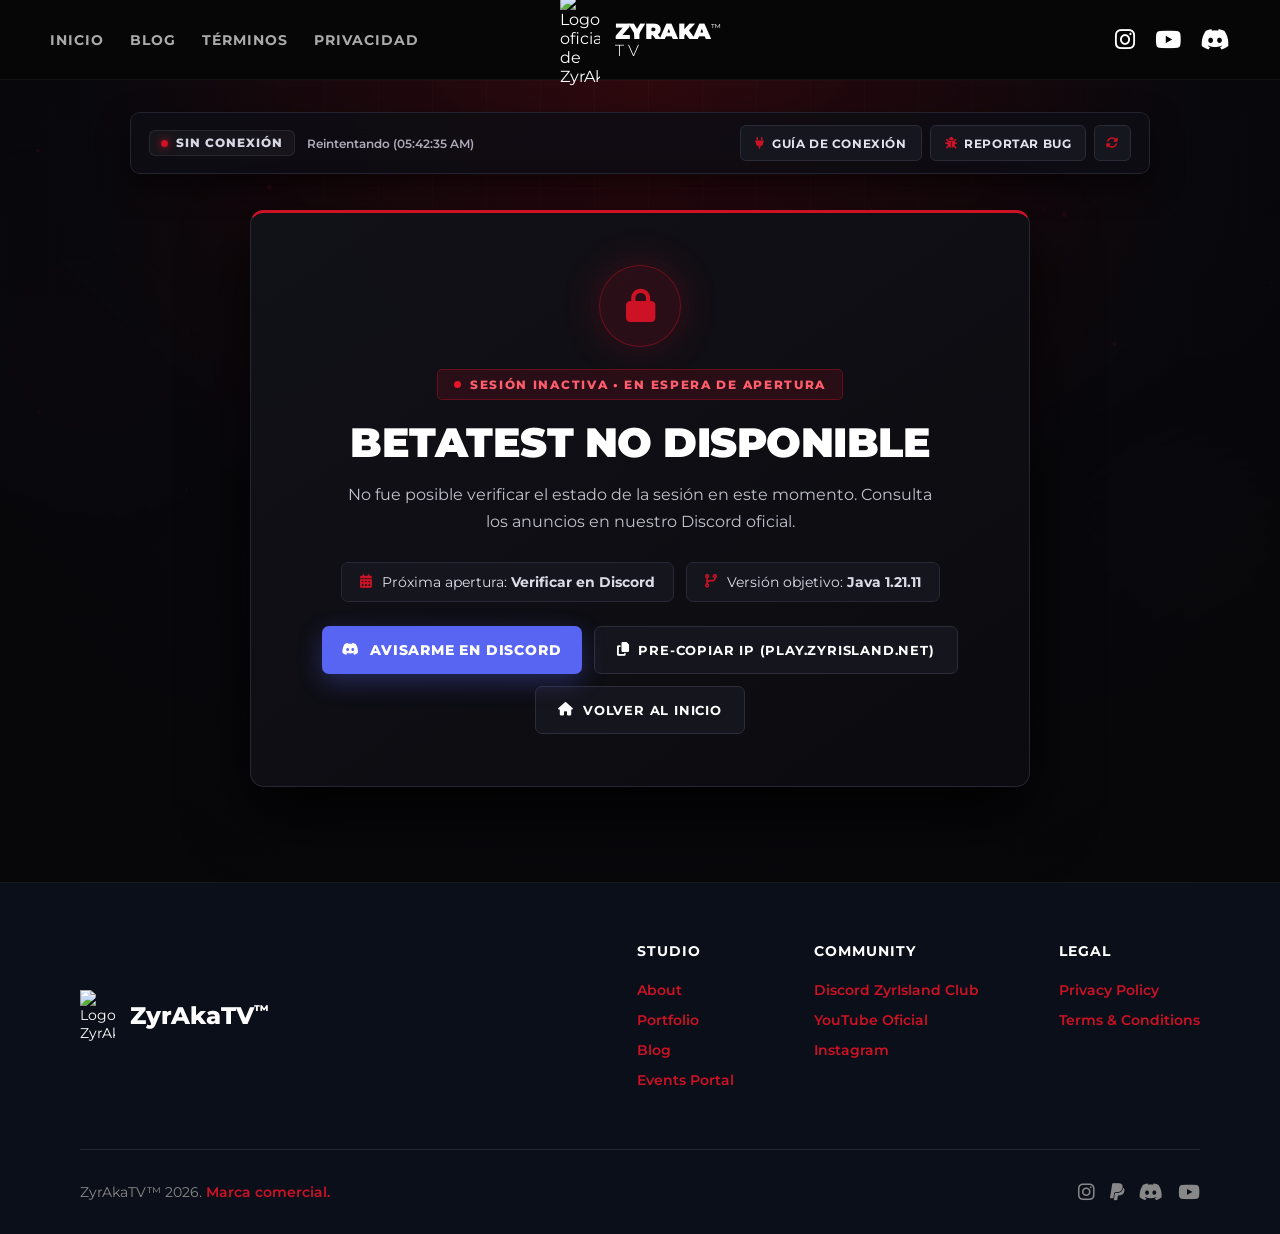
==== betatest/index.html @ 7e054890 "Update index.html" ====
<!DOCTYPE html>
<html lang="es">
<head>
    <meta charset="UTF-8">
    <meta name="viewport" content="width=device-width, initial-scale=1.0, viewport-fit=cover">
    <title>BetaTest Official | ZyrAkaTV™</title>
    <meta name="description" content="Estado en vivo, dirección IP, versión de Minecraft y cupos disponibles para los BetaTests públicos de ZyrIsland.">
    <meta name="robots" content="index, follow">
    <link rel="canonical" href="https://zyrisland.net/betatest/">
    <meta name="theme-color" content="#cc1224">

    <meta property="og:type" content="website">
    <meta property="og:site_name" content="ZyrAkaTV™ | Betatest">
    <meta property="og:title" content="BetaTest Oficial — ZyrIsland (JAVA ONLY | 1.21.11)">
    <meta property="og:description" content="Copia la IP oficial, revisa la versión requerida y mira los cupos disponibles en tiempo real.">
    <meta property="og:url" content="https://zyrisland.net/betatest/">
    <meta property="og:image" content="https://app.zyrisland.net/assets/icons/zyrakatv-ico.png">
    <meta property="og:image:width" content="1200">
    <meta property="og:image:height" content="630">

    <meta name="twitter:card" content="summary">
    <meta name="twitter:title" content="BetaTest Official — ZyrIsland">
    <meta name="twitter:description" content="Estado en vivo, IP de conexión, versión de Minecraft y cupos para las pruebas públicas de ZyrIsland.">
    <meta name="twitter:image" content="https://app.zyrisland.net/assets/icons/zyrakatv-ico.png">

    <link rel="icon" type="image/png" href="../favicon/favicon-96x96.png" sizes="96x96" />
    <link rel="icon" type="image/svg+xml" href="../favicon/favicon.svg" />
    <link rel="shortcut icon" href="../favicon/favicon.ico" />
    <link rel="apple-touch-icon" sizes="180x180" href="../favicon/apple-touch-icon.png" />
    <meta name="apple-mobile-web-app-title" content="ZyrAkaTV" />
    <link rel="manifest" href="../favicon/site.webmanifest" />

    <link rel="preconnect" href="https://fonts.googleapis.com">
    <link rel="preconnect" href="https://fonts.gstatic.com" crossorigin>
    <link href="https://fonts.googleapis.com/css2?family=Montserrat:wght@300;400;600;700;800;900&display=swap" rel="stylesheet">
    <link rel="stylesheet" href="https://cdnjs.cloudflare.com/ajax/libs/font-awesome/6.4.0/css/all.min.css">

    <style>
        :root {
            --bg-dark: #070709;
            --surface-card: #101016;
            --surface-inner: #15151d;
            --border-subtle: #22222c;
            --text-main: #ffffff;
            --text-muted: #abaab6;
            --accent-red: #cc1224;
            --accent-red-hover: #e61529;
            --accent-green: #10b981;
            --accent-green-glow: rgba(16, 185, 129, 0.25);
        }

        * {
            box-sizing: border-box;
            -webkit-tap-highlight-color: transparent;
        }

        html {
            scroll-behavior: smooth;
            -webkit-text-size-adjust: 100%;
        }

        body {
            margin: 0;
            padding: 0;
            background-color: var(--bg-dark);
            color: var(--text-main);
            font-family: 'Montserrat', sans-serif;
            overflow-x: hidden;
            min-height: 100vh;
            display: flex;
            flex-direction: column;
            justify-content: space-between;
        }

        .highlight {
            color: var(--accent-red);
        }

        @keyframes heroKenBurns {
            0% { transform: scale(1) translate3d(0, 0, 0); }
            50% { transform: scale(1.06) translate3d(-1%, -1%, 0); }
            100% { transform: scale(1) translate3d(0, 0, 0); }
        }

        @keyframes gridDrift {
            0% { background-position: 0 0, 0 0; }
            100% { background-position: 54px 54px, 54px 54px; }
        }

        @keyframes stageFadeIn {
            0% {
                opacity: 0;
                transform: translateY(18px) scale(0.99);
            }
            100% {
                opacity: 1;
                transform: translateY(0) scale(1);
            }
        }

        @keyframes pulseGreen {
            0% {
                transform: scale(0.95);
                box-shadow: 0 0 0 0 rgba(16, 185, 129, 0.75);
            }
            70% {
                transform: scale(1);
                box-shadow: 0 0 0 8px rgba(16, 185, 129, 0);
            }
            100% {
                transform: scale(0.95);
                box-shadow: 0 0 0 0 rgba(16, 185, 129, 0);
            }
        }

        @keyframes pulseRed {
            0% {
                transform: scale(0.95);
                box-shadow: 0 0 0 0 rgba(230, 21, 41, 0.75);
            }
            70% {
                transform: scale(1);
                box-shadow: 0 0 0 8px rgba(230, 21, 41, 0);
            }
            100% {
                transform: scale(0.95);
                box-shadow: 0 0 0 0 rgba(230, 21, 41, 0);
            }
        }

        @keyframes orbFloat {
            0%, 100% { transform: translate3d(0, 0, 0) scale(1); }
            50% { transform: translate3d(20px, -24px, 0) scale(1.06); }
        }

        @keyframes spin {
            to { transform: rotate(360deg); }
        }

        .scroll-progress-bar {
            position: fixed;
            top: 80px;
            left: 0;
            height: 3px;
            width: 0%;
            background: linear-gradient(90deg, #8f0b18, var(--accent-red), #ff4d5e);
            box-shadow: 0 0 12px rgba(230, 21, 41, 0.85);
            z-index: 1001;
            transition: width 0.08s linear;
            pointer-events: none;
        }

        .spotlight-surface {
            position: relative;
            overflow: hidden;
        }

        .spotlight-surface::before {
            content: "";
            position: absolute;
            inset: 0;
            background: radial-gradient(
                420px circle at var(--mouse-x, -500px) var(--mouse-y, -500px),
                rgba(204, 18, 36, 0.14),
                transparent 60%
            );
            opacity: 0;
            transition: opacity 0.35s ease;
            pointer-events: none;
            z-index: 1;
        }

        .spotlight-surface:hover::before {
            opacity: 1;
        }

        .btn-glow-sweep {
            position: relative;
            overflow: hidden;
        }

        .btn-glow-sweep::after {
            content: "";
            position: absolute;
            top: -50%;
            left: -75%;
            width: 50%;
            height: 200%;
            background: linear-gradient(
                120deg,
                transparent,
                rgba(255, 255, 255, 0.28),
                transparent
            );
            transform: rotate(22deg);
            transition: left 0.65s cubic-bezier(0.16, 1, 0.3, 1);
            pointer-events: none;
        }

        .btn-glow-sweep:hover::after {
            left: 135%;
        }

        .navbar {
            position: fixed;
            top: 0;
            width: 100%;
            height: 80px;
            background-color: rgba(7, 7, 7, 0.9);
            backdrop-filter: blur(12px);
            -webkit-backdrop-filter: blur(12px);
            display: flex;
            justify-content: space-between;
            align-items: center;
            padding: 0 50px;
            z-index: 1000;
            border-bottom: 1px solid rgba(255, 255, 255, 0.05);
        }

        .nav-left, .nav-center, .nav-right {
            flex: 1;
            display: flex;
            align-items: center;
        }

        .nav-left { justify-content: flex-start; gap: 26px; }
        .nav-center { justify-content: center; gap: 15px; text-decoration: none; color: #fff; }
        .nav-right { justify-content: flex-end; gap: 20px; }

        .nav-link {
            color: #aaa;
            text-decoration: none;
            font-weight: 700;
            font-size: 0.86rem;
            text-transform: uppercase;
            letter-spacing: 1px;
            transition: color 0.3s;
        }

        .nav-link:hover, .nav-link.active {
            color: #ffffff;
        }

        .brand-logo { width: 40px; height: auto; }
        .brand-text { display: flex; flex-direction: column; line-height: 1; }
        .brand-title { font-weight: 900; font-size: 1.4rem; letter-spacing: -0.5px; }
        .trademark { font-size: 0.6rem; font-weight: 400; }
        .brand-subtitle { font-weight: 300; font-size: 1rem; letter-spacing: 4px; color: #ffffff; }

        .social-icon {
            color: #fff;
            font-size: 1.45rem;
            text-decoration: none;
            transition: color 0.3s, transform 0.3s;
        }

        .social-icon:hover {
            color: var(--accent-red);
            transform: translateY(-3px);
        }

        .nav-toggle {
            display: none;
            width: 44px;
            height: 44px;
            border-radius: 8px;
            background: rgba(20, 20, 28, 0.85);
            border: 1px solid #262632;
            cursor: pointer;
            flex-direction: column;
            align-items: center;
            justify-content: center;
            gap: 5px;
            padding: 0;
            z-index: 1003;
            transition: border-color 0.25s, background-color 0.25s;
        }

        .nav-toggle:hover,
        .nav-toggle.is-open {
            border-color: var(--accent-red);
            background-color: rgba(204, 18, 36, 0.16);
        }

        .hamburger-line {
            width: 20px;
            height: 2px;
            background-color: #ffffff;
            border-radius: 2px;
            transition: transform 0.3s cubic-bezier(0.16, 1, 0.3, 1), opacity 0.25s ease;
        }

        .nav-toggle.is-open .hamburger-line:nth-child(1) {
            transform: translateY(7px) rotate(45deg);
        }

        .nav-toggle.is-open .hamburger-line:nth-child(2) {
            opacity: 0;
        }

        .nav-toggle.is-open .hamburger-line:nth-child(3) {
            transform: translateY(-7px) rotate(-45deg);
        }

        .mobile-nav-backdrop,
        .mobile-nav-drawer {
            display: none;
        }

        .betatest-stage {
            position: relative;
            flex: 1;
            margin-top: 80px;
            padding: 32px 24px 95px 24px;
            background-color: #070709;
            overflow: hidden;
        }

        .stage-bg-media {
            position: absolute;
            inset: -2%;
            background-image:
                url('https://app.zyrisland.net/assets/backgrounds/render_002.png'),
                url('https://app.zyrisland.net/assets/backgrounds/render_003.png');
            background-size: cover;
            background-position: center top;
            opacity: 0.22;
            filter: brightness(0.75) saturate(1.15);
            animation: heroKenBurns 28s ease-in-out infinite;
            pointer-events: none;
            z-index: 0;
        }

        .bg-grid {
            position: absolute;
            inset: 0;
            background-image:
                linear-gradient(rgba(255, 255, 255, 0.03) 1px, transparent 1px),
                linear-gradient(90deg, rgba(255, 255, 255, 0.03) 1px, transparent 1px);
            background-size: 54px 54px;
            mask-image: radial-gradient(circle at 50% 25%, black 25%, transparent 82%);
            -webkit-mask-image: radial-gradient(circle at 50% 25%, black 25%, transparent 82%);
            animation: gridDrift 22s linear infinite;
            pointer-events: none;
            z-index: 1;
        }

        .stage-particles {
            position: absolute;
            inset: 0;
            width: 100%;
            height: 100%;
            pointer-events: none;
            z-index: 1;
        }

        .stage-radial-overlay {
            position: absolute;
            inset: 0;
            background:
                radial-gradient(circle at 50% 0%, rgba(204, 18, 36, 0.2) 0%, rgba(9, 9, 14, 0.72) 55%, #070709 100%),
                linear-gradient(to bottom, rgba(7, 7, 9, 0.3) 0%, rgba(7, 7, 9, 0.94) 100%);
            pointer-events: none;
            z-index: 1;
        }

        .ambient-orb {
            position: fixed;
            width: 420px;
            height: 420px;
            border-radius: 50%;
            background: radial-gradient(circle, rgba(204, 18, 36, 0.11) 0%, transparent 70%);
            filter: blur(45px);
            pointer-events: none;
            animation: orbFloat 13s ease-in-out infinite;
            z-index: 0;
        }

        .orb-left { top: 20%; left: -150px; }
        .orb-right { bottom: 10%; right: -150px; animation-delay: -6s; }

        .stage-container {
            position: relative;
            z-index: 2;
            max-width: 1020px;
            margin: 0 auto;
        }

        .app-control-bar {
            display: flex;
            align-items: center;
            justify-content: space-between;
            gap: 14px;
            flex-wrap: wrap;
            background: rgba(14, 14, 20, 0.85);
            backdrop-filter: blur(12px);
            -webkit-backdrop-filter: blur(12px);
            border: 1px solid #242430;
            border-radius: 10px;
            padding: 12px 18px;
            margin-bottom: 36px;
            box-shadow: 0 12px 30px rgba(0, 0, 0, 0.55);
        }

        .telemetry-left {
            display: flex;
            align-items: center;
            gap: 12px;
            flex-wrap: wrap;
        }

        .sync-pill {
            display: inline-flex;
            align-items: center;
            gap: 8px;
            background: rgba(255, 255, 255, 0.04);
            border: 1px solid rgba(255, 255, 255, 0.08);
            padding: 5px 11px;
            border-radius: 6px;
            font-size: 0.72rem;
            font-weight: 800;
            letter-spacing: 1px;
            text-transform: uppercase;
            color: #d8d8e4;
        }

        .sync-dot {
            width: 7px;
            height: 7px;
            border-radius: 50%;
            background-color: var(--accent-green);
            box-shadow: 0 0 8px var(--accent-green);
        }

        .sync-dot.offline {
            background-color: var(--accent-red);
            box-shadow: 0 0 8px var(--accent-red);
        }

        .sync-timestamp {
            font-size: 0.76rem;
            color: var(--text-muted);
            font-weight: 600;
        }

        .app-tools-right {
            display: flex;
            align-items: center;
            gap: 8px;
            flex-wrap: wrap;
        }

        .app-tool-btn {
            background: rgba(24, 24, 33, 0.9);
            border: 1px solid #2b2b38;
            color: #e2e2ec;
            padding: 8px 14px;
            min-height: 36px;
            border-radius: 6px;
            font-family: 'Montserrat', sans-serif;
            font-size: 0.75rem;
            font-weight: 700;
            text-transform: uppercase;
            letter-spacing: 0.6px;
            cursor: pointer;
            display: inline-flex;
            align-items: center;
            gap: 7px;
            transition: border-color 0.25s, background-color 0.25s, color 0.25s, transform 0.2s;
        }

        .app-tool-btn i {
            color: var(--accent-red);
        }

        .app-tool-btn:hover {
            border-color: var(--accent-red);
            background: rgba(204, 18, 36, 0.14);
            color: #ffffff;
            transform: translateY(-1px);
        }

        .app-tool-btn.icon-only {
            padding: 8px 11px;
        }

        .app-tool-btn.spinning i {
            animation: spin 0.7s linear infinite;
        }

        .view-animate {
            animation: stageFadeIn 0.55s cubic-bezier(0.16, 1, 0.3, 1) forwards;
        }

        .loading-box {
            text-align: center;
            padding: 95px 20px;
            color: var(--text-muted);
            font-weight: 700;
            letter-spacing: 1px;
            background: rgba(16, 16, 22, 0.75);
            border: 1px solid var(--border-subtle);
            border-radius: 12px;
        }

        .spinner {
            width: 44px;
            height: 44px;
            border: 4px solid rgba(255, 255, 255, 0.08);
            border-top-color: var(--accent-red);
            border-radius: 50%;
            margin: 0 auto 18px auto;
            animation: spin 0.9s linear infinite;
        }

        .live-header {
            text-align: center;
            margin-bottom: 38px;
        }

        .live-badges-row {
            display: flex;
            justify-content: center;
            align-items: center;
            gap: 10px;
            flex-wrap: wrap;
            margin-bottom: 18px;
        }

        .status-badge-open {
            display: inline-flex;
            align-items: center;
            gap: 9px;
            background-color: rgba(16, 185, 129, 0.14);
            border: 1px solid rgba(16, 185, 129, 0.42);
            color: #34d399;
            font-size: 0.76rem;
            font-weight: 800;
            letter-spacing: 1.6px;
            text-transform: uppercase;
            padding: 7px 15px;
            border-radius: 5px;
            box-shadow: 0 0 20px rgba(16, 185, 129, 0.15);
        }

        .pulse-dot-green {
            width: 8px;
            height: 8px;
            border-radius: 50%;
            background-color: var(--accent-green);
            animation: pulseGreen 1.8s infinite;
        }

        .access-badge {
            display: inline-flex;
            align-items: center;
            gap: 8px;
            background-color: rgba(204, 18, 36, 0.15);
            border: 1px solid rgba(204, 18, 36, 0.38);
            color: #ff5c6c;
            font-size: 0.76rem;
            font-weight: 800;
            letter-spacing: 1.4px;
            text-transform: uppercase;
            padding: 7px 15px;
            border-radius: 5px;
        }

        .version-pill-top {
            display: inline-flex;
            align-items: center;
            gap: 7px;
            background-color: rgba(255, 255, 255, 0.06);
            border: 1px solid rgba(255, 255, 255, 0.14);
            color: #e6e6f0;
            font-size: 0.76rem;
            font-weight: 800;
            letter-spacing: 1.2px;
            text-transform: uppercase;
            padding: 7px 15px;
            border-radius: 5px;
        }

        .live-header h1 {
            font-size: clamp(2rem, 4.6vw, 3.25rem);
            font-weight: 900;
            margin: 0 0 14px 0;
            line-height: 1.12;
            letter-spacing: -0.8px;
            text-shadow: 0 8px 28px rgba(0, 0, 0, 0.75);
        }

        .live-header p {
            color: #c8c8d4;
            font-size: 1.05rem;
            max-width: 720px;
            margin: 0 auto;
            line-height: 1.65;
        }

        .ip-hero-card {
            background: linear-gradient(145deg, rgba(19, 19, 27, 0.96) 0%, rgba(12, 12, 17, 0.96) 100%);
            backdrop-filter: blur(10px);
            border: 1px solid #282836;
            border-top: 3px solid var(--accent-red);
            border-radius: 12px;
            padding: 32px 36px;
            margin-bottom: 26px;
            display: flex;
            align-items: center;
            justify-content: space-between;
            gap: 24px;
            box-shadow: 0 22px 50px rgba(0, 0, 0, 0.78);
            transition: border-color 0.3s ease, box-shadow 0.3s ease;
        }

        .ip-hero-card:hover {
            border-color: rgba(204, 18, 36, 0.65);
            box-shadow: 0 26px 58px rgba(0, 0, 0, 0.85), 0 0 32px rgba(204, 18, 36, 0.16);
        }

        .ip-details {
            position: relative;
            z-index: 2;
            display: flex;
            flex-direction: column;
            gap: 6px;
        }

        .ip-label {
            font-size: 0.75rem;
            font-weight: 800;
            text-transform: uppercase;
            letter-spacing: 1.8px;
            color: var(--text-muted);
            display: flex;
            align-items: center;
            gap: 8px;
        }

        .ip-label i {
            color: var(--accent-red);
        }

        .ip-value {
            font-family: monospace;
            font-size: clamp(1.5rem, 3.6vw, 2.45rem);
            font-weight: 800;
            color: #ffffff;
            letter-spacing: 0.5px;
            user-select: all;
        }

        .ip-motd-hint {
            font-size: 0.82rem;
            color: #9e9eaa;
            margin-top: 2px;
            display: flex;
            align-items: center;
            gap: 8px;
        }

        .ip-actions {
            position: relative;
            z-index: 2;
            display: flex;
            align-items: center;
            gap: 12px;
            flex-wrap: wrap;
        }

        .btn-copy-ip {
            background-color: var(--accent-red);
            color: #ffffff;
            border: none;
            padding: 16px 30px;
            min-height: 52px;
            font-family: 'Montserrat', sans-serif;
            font-size: 0.92rem;
            font-weight: 800;
            text-transform: uppercase;
            letter-spacing: 1px;
            border-radius: 7px;
            cursor: pointer;
            display: inline-flex;
            align-items: center;
            justify-content: center;
            gap: 10px;
            box-shadow: 0 10px 28px rgba(204, 18, 36, 0.38);
            transition: background-color 0.25s, transform 0.2s, box-shadow 0.25s;
        }

        .btn-copy-ip:hover {
            background-color: var(--accent-red-hover);
            transform: translateY(-2px);
            box-shadow: 0 14px 34px rgba(204, 18, 36, 0.55);
        }

        .btn-copy-ip.copied {
            background-color: var(--accent-green);
            box-shadow: 0 10px 28px var(--accent-green-glow);
        }

        .btn-guide-secondary {
            background-color: rgba(24, 24, 34, 0.9);
            color: #ffffff;
            border: 1px solid #2f2f3e;
            padding: 16px 20px;
            min-height: 52px;
            font-family: 'Montserrat', sans-serif;
            font-size: 0.84rem;
            font-weight: 700;
            text-transform: uppercase;
            letter-spacing: 0.8px;
            border-radius: 7px;
            cursor: pointer;
            display: inline-flex;
            align-items: center;
            justify-content: center;
            gap: 8px;
            transition: border-color 0.25s, background-color 0.25s, transform 0.2s;
        }

        .btn-guide-secondary:hover {
            border-color: var(--accent-red);
            background-color: rgba(204, 18, 36, 0.14);
            transform: translateY(-2px);
        }

        .specs-grid {
            display: grid;
            grid-template-columns: repeat(3, 1fr);
            gap: 22px;
            margin-bottom: 26px;
        }

        .spec-card {
            background-color: rgba(16, 16, 22, 0.94);
            backdrop-filter: blur(8px);
            border: 1px solid var(--border-subtle);
            border-radius: 10px;
            padding: 24px;
            display: flex;
            flex-direction: column;
            justify-content: space-between;
            box-shadow: 0 14px 32px rgba(0, 0, 0, 0.5);
            transition: border-color 0.3s, transform 0.25s;
        }

        .spec-card:hover {
            border-color: rgba(204, 18, 36, 0.55);
            transform: translateY(-3px);
        }

        .spec-top {
            position: relative;
            z-index: 2;
            display: flex;
            align-items: center;
            justify-content: space-between;
            gap: 10px;
            margin-bottom: 14px;
        }

        .spec-top-left {
            display: flex;
            align-items: center;
            gap: 12px;
        }

        .spec-icon {
            width: 38px;
            height: 38px;
            border-radius: 7px;
            background-color: rgba(204, 18, 36, 0.14);
            border: 1px solid rgba(204, 18, 36, 0.34);
            color: var(--accent-red);
            display: flex;
            align-items: center;
            justify-content: center;
            font-size: 1.05rem;
            flex-shrink: 0;
        }

        .spec-title {
            font-size: 0.76rem;
            font-weight: 800;
            text-transform: uppercase;
            letter-spacing: 1.2px;
            color: var(--text-muted);
        }

        .live-mini-tag {
            font-size: 0.65rem;
            font-weight: 800;
            letter-spacing: 0.8px;
            text-transform: uppercase;
            padding: 3px 7px;
            border-radius: 4px;
            background: rgba(16, 185, 129, 0.15);
            border: 1px solid rgba(16, 185, 129, 0.35);
            color: #34d399;
        }

        .spec-body {
            position: relative;
            z-index: 2;
        }

        .spec-main-value {
            font-size: 1.48rem;
            font-weight: 900;
            color: #ffffff;
            margin-bottom: 6px;
        }

        .spec-subtext {
            font-size: 0.84rem;
            color: #a8a8b4;
            line-height: 1.45;
        }

        .spec-subtext a {
            color: var(--accent-red);
            font-weight: 700;
            text-decoration: none;
            display: inline-flex;
            align-items: center;
            gap: 6px;
            margin-top: 6px;
        }

        .spec-subtext a:hover {
            text-decoration: underline;
        }

        .players-bar-bg {
            width: 100%;
            height: 7px;
            background-color: #1c1c26;
            border-radius: 99px;
            overflow: hidden;
            margin-top: 10px;
        }

        .players-bar-fill {
            height: 100%;
            background: linear-gradient(90deg, var(--accent-red), #ff4d5e);
            border-radius: 99px;
            transition: width 0.5s ease;
        }

        .details-split {
            display: grid;
            grid-template-columns: 1.38fr 1fr;
            gap: 22px;
        }

        .objectives-card, .discord-action-card {
            background-color: rgba(16, 16, 22, 0.94);
            backdrop-filter: blur(8px);
            border: 1px solid var(--border-subtle);
            border-radius: 10px;
            padding: 28px;
            box-shadow: 0 14px 32px rgba(0, 0, 0, 0.5);
        }

        .card-heading-row {
            position: relative;
            z-index: 2;
            display: flex;
            align-items: center;
            justify-content: space-between;
            gap: 12px;
            flex-wrap: wrap;
            margin-bottom: 18px;
        }

        .card-heading {
            font-size: 1.02rem;
            font-weight: 800;
            text-transform: uppercase;
            letter-spacing: 0.8px;
            margin: 0;
            display: flex;
            align-items: center;
            gap: 10px;
        }

        .card-heading i {
            color: var(--accent-red);
        }

        .qa-progress-pill {
            font-size: 0.72rem;
            font-weight: 800;
            letter-spacing: 0.8px;
            text-transform: uppercase;
            background: rgba(204, 18, 36, 0.14);
            border: 1px solid rgba(204, 18, 36, 0.35);
            color: #ff6b79;
            padding: 4px 10px;
            border-radius: 5px;
        }

        .objectives-hint {
            position: relative;
            z-index: 2;
            font-size: 0.8rem;
            color: #8f8f9e;
            margin: -8px 0 16px 0;
        }

        .objectives-list {
            position: relative;
            z-index: 2;
            list-style: none;
            padding: 0;
            margin: 0;
            display: flex;
            flex-direction: column;
            gap: 11px;
        }

        .objectives-list li {
            display: flex;
            align-items: flex-start;
            gap: 12px;
            font-size: 0.91rem;
            color: #d8d8e2;
            line-height: 1.5;
            background-color: var(--surface-inner);
            padding: 13px 15px;
            border-radius: 7px;
            border: 1px solid #22222e;
            cursor: pointer;
            user-select: none;
            transition: border-color 0.25s, background-color 0.25s, transform 0.2s;
        }

        .objectives-list li:hover {
            border-color: rgba(204, 18, 36, 0.5);
            transform: translateX(3px);
        }

        .objectives-list li.checked {
            border-color: rgba(16, 185, 129, 0.45);
            background-color: rgba(16, 185, 129, 0.08);
            color: #a7f3d0;
        }

        .objectives-list li.checked span {
            text-decoration: line-through;
            opacity: 0.85;
        }

        .obj-check-icon {
            color: var(--accent-red);
            margin-top: 2px;
            font-size: 1.05rem;
            flex-shrink: 0;
            transition: color 0.25s, transform 0.25s;
        }

        .objectives-list li.checked .obj-check-icon {
            color: var(--accent-green);
            transform: scale(1.1);
        }

        .discord-action-card {
            display: flex;
            flex-direction: column;
            justify-content: space-between;
            background: linear-gradient(160deg, rgba(20, 20, 29, 0.96) 0%, rgba(12, 12, 17, 0.96) 100%);
        }

        .discord-action-card p {
            position: relative;
            z-index: 2;
            color: var(--text-muted);
            font-size: 0.91rem;
            line-height: 1.62;
            margin: 0 0 22px 0;
        }

        .discord-btns-stack {
            position: relative;
            z-index: 2;
            display: flex;
            flex-direction: column;
            gap: 11px;
        }

        .btn-discord-join {
            background-color: #5865F2;
            color: #ffffff;
            text-decoration: none;
            padding: 14px 20px;
            min-height: 48px;
            border-radius: 7px;
            font-size: 0.85rem;
            font-weight: 800;
            text-transform: uppercase;
            letter-spacing: 0.8px;
            display: flex;
            align-items: center;
            justify-content: center;
            gap: 10px;
            box-shadow: 0 8px 24px rgba(88, 101, 242, 0.32);
            transition: filter 0.25s, transform 0.2s, box-shadow 0.25s;
        }

        .btn-discord-join:hover {
            filter: brightness(1.12);
            transform: translateY(-2px);
            box-shadow: 0 12px 28px rgba(88, 101, 242, 0.45);
        }

        .btn-bug-report {
            background-color: var(--accent-red);
            border: none;
            color: #ffffff;
            padding: 13px 18px;
            min-height: 46px;
            border-radius: 7px;
            font-family: 'Montserrat', sans-serif;
            font-size: 0.82rem;
            font-weight: 800;
            text-transform: uppercase;
            letter-spacing: 0.7px;
            cursor: pointer;
            display: flex;
            align-items: center;
            justify-content: center;
            gap: 9px;
            box-shadow: 0 8px 22px rgba(204, 18, 36, 0.32);
            transition: background-color 0.25s, transform 0.2s;
        }

        .btn-bug-report:hover {
            background-color: var(--accent-red-hover);
            transform: translateY(-2px);
        }

        .btn-copy-discord-msg {
            background-color: var(--surface-inner);
            border: 1px solid #2c2c3a;
            color: #e2e2ec;
            padding: 13px 18px;
            min-height: 46px;
            border-radius: 7px;
            font-family: 'Montserrat', sans-serif;
            font-size: 0.8rem;
            font-weight: 700;
            text-transform: uppercase;
            letter-spacing: 0.6px;
            cursor: pointer;
            display: flex;
            align-items: center;
            justify-content: center;
            gap: 9px;
            transition: border-color 0.25s, color 0.25s, background-color 0.25s;
        }

        .btn-copy-discord-msg:hover {
            border-color: var(--accent-red);
            background-color: rgba(204, 18, 36, 0.12);
            color: #ffffff;
        }

        .locked-wrapper {
            max-width: 780px;
            margin: 10px auto 0 auto;
            background: linear-gradient(145deg, rgba(18, 18, 25, 0.96) 0%, rgba(11, 11, 16, 0.96) 100%);
            backdrop-filter: blur(12px);
            border: 1px solid #262634;
            border-top: 3px solid var(--accent-red);
            border-radius: 14px;
            padding: 52px 42px;
            text-align: center;
            box-shadow: 0 28px 65px rgba(0, 0, 0, 0.85);
        }

        .lock-shield {
            position: relative;
            z-index: 2;
            width: 82px;
            height: 82px;
            border-radius: 50%;
            background-color: rgba(204, 18, 36, 0.14);
            border: 1px solid rgba(204, 18, 36, 0.4);
            color: var(--accent-red);
            font-size: 2.1rem;
            display: flex;
            align-items: center;
            justify-content: center;
            margin: 0 auto 22px auto;
            box-shadow: 0 0 38px rgba(204, 18, 36, 0.24);
        }

        .locked-pill {
            position: relative;
            z-index: 2;
            display: inline-flex;
            align-items: center;
            gap: 9px;
            background-color: rgba(204, 18, 36, 0.14);
            border: 1px solid rgba(204, 18, 36, 0.38);
            color: #ff5c6c;
            font-size: 0.75rem;
            font-weight: 800;
            letter-spacing: 1.7px;
            text-transform: uppercase;
            padding: 7px 16px;
            border-radius: 5px;
            margin-bottom: 18px;
        }

        .pulse-dot-red {
            width: 7px;
            height: 7px;
            border-radius: 50%;
            background-color: var(--accent-red-hover);
            animation: pulseRed 2s infinite;
        }

        .locked-wrapper h1 {
            position: relative;
            z-index: 2;
            font-size: clamp(1.75rem, 4vw, 2.55rem);
            font-weight: 900;
            margin: 0 0 14px 0;
            text-transform: uppercase;
            letter-spacing: -0.5px;
        }

        .locked-wrapper > p {
            position: relative;
            z-index: 2;
            color: #c2c2ce;
            font-size: 1.01rem;
            line-height: 1.7;
            max-width: 600px;
            margin: 0 auto 26px auto;
        }

        .standby-specs-strip {
            position: relative;
            z-index: 2;
            display: flex;
            justify-content: center;
            align-items: center;
            gap: 12px;
            flex-wrap: wrap;
            margin-bottom: 24px;
        }

        .next-session-box {
            display: inline-flex;
            align-items: center;
            gap: 10px;
            background-color: var(--surface-inner);
            border: 1px solid #282836;
            padding: 11px 18px;
            border-radius: 7px;
            font-size: 0.85rem;
            color: #dcdce6;
        }

        .next-session-box i {
            color: var(--accent-red);
        }

        .upcoming-preview-box {
            position: relative;
            z-index: 2;
            text-align: left;
            background: rgba(12, 12, 17, 0.85);
            border: 1px solid #22222e;
            border-radius: 10px;
            padding: 20px 22px;
            margin: 0 auto 30px auto;
            max-width: 620px;
        }

        .upcoming-preview-title {
            font-size: 0.76rem;
            font-weight: 800;
            text-transform: uppercase;
            letter-spacing: 1.4px;
            color: #ff4d5e;
            margin: 0 0 12px 0;
            display: flex;
            align-items: center;
            gap: 8px;
        }

        .upcoming-preview-list {
            list-style: none;
            padding: 0;
            margin: 0;
            display: flex;
            flex-direction: column;
            gap: 8px;
        }

        .upcoming-preview-list li {
            font-size: 0.86rem;
            color: #c4c4d0;
            display: flex;
            align-items: flex-start;
            gap: 10px;
            line-height: 1.45;
        }

        .upcoming-preview-list li i {
            color: var(--accent-red);
            margin-top: 3px;
            font-size: 0.8rem;
        }

        .locked-actions {
            position: relative;
            z-index: 2;
            display: flex;
            justify-content: center;
            align-items: center;
            gap: 12px;
            flex-wrap: wrap;
        }

        .btn-home-outline {
            background-color: var(--surface-inner);
            color: #ffffff;
            text-decoration: none;
            padding: 14px 22px;
            min-height: 48px;
            border-radius: 7px;
            border: 1px solid #2c2c3a;
            font-family: 'Montserrat', sans-serif;
            font-size: 0.84rem;
            font-weight: 700;
            text-transform: uppercase;
            letter-spacing: 0.8px;
            cursor: pointer;
            display: inline-flex;
            align-items: center;
            justify-content: center;
            gap: 9px;
            transition: border-color 0.25s, background-color 0.25s, transform 0.2s;
        }

        .btn-home-outline:hover {
            border-color: var(--accent-red);
            background-color: rgba(204, 18, 36, 0.14);
            transform: translateY(-2px);
        }

        .app-modal-backdrop {
            position: fixed;
            inset: 0;
            background: rgba(3, 3, 6, 0.82);
            backdrop-filter: blur(8px);
            -webkit-backdrop-filter: blur(8px);
            display: flex;
            align-items: center;
            justify-content: center;
            padding: 20px;
            opacity: 0;
            pointer-events: none;
            transition: opacity 0.28s ease;
            z-index: 2500;
        }

        .app-modal-backdrop.is-open {
            opacity: 1;
            pointer-events: auto;
        }

        .app-modal-card {
            width: 100%;
            max-width: 560px;
            max-height: 90vh;
            overflow-y: auto;
            background: linear-gradient(155deg, #13131b 0%, #0b0b10 100%);
            border: 1px solid #2b2b38;
            border-top: 3px solid var(--accent-red);
            border-radius: 12px;
            padding: 28px 30px;
            box-shadow: 0 30px 70px rgba(0, 0, 0, 0.9);
            transform: translateY(18px) scale(0.97);
            transition: transform 0.32s cubic-bezier(0.16, 1, 0.3, 1);
        }

        .app-modal-backdrop.is-open .app-modal-card {
            transform: translateY(0) scale(1);
        }

        .modal-header {
            display: flex;
            align-items: center;
            justify-content: space-between;
            gap: 14px;
            padding-bottom: 16px;
            margin-bottom: 20px;
            border-bottom: 1px solid rgba(255, 255, 255, 0.08);
        }

        .modal-header h3 {
            margin: 0;
            font-size: 1.15rem;
            font-weight: 900;
            text-transform: uppercase;
            letter-spacing: 0.5px;
            display: flex;
            align-items: center;
            gap: 10px;
        }

        .modal-header h3 i {
            color: var(--accent-red);
        }

        .modal-close-btn {
            width: 36px;
            height: 36px;
            border-radius: 6px;
            background: #191922;
            border: 1px solid #2c2c38;
            color: #aaa;
            cursor: pointer;
            display: inline-flex;
            align-items: center;
            justify-content: center;
            transition: border-color 0.2s, color 0.2s;
        }

        .modal-close-btn:hover {
            border-color: var(--accent-red);
            color: #fff;
        }

        .connect-steps {
            display: flex;
            flex-direction: column;
            gap: 14px;
        }

        .connect-step-item {
            display: flex;
            align-items: flex-start;
            gap: 14px;
            background: var(--surface-inner);
            border: 1px solid #23232f;
            border-radius: 8px;
            padding: 14px 16px;
        }

        .step-num {
            width: 28px;
            height: 28px;
            border-radius: 6px;
            background: var(--accent-red);
            color: #fff;
            font-size: 0.82rem;
            font-weight: 900;
            display: flex;
            align-items: center;
            justify-content: center;
            flex-shrink: 0;
        }

        .step-info strong {
            display: block;
            font-size: 0.92rem;
            margin-bottom: 4px;
            color: #fff;
        }

        .step-info p {
            margin: 0;
            font-size: 0.83rem;
            color: #b4b4c2;
            line-height: 1.48;
        }

        .step-inline-ip {
            display: inline-flex;
            align-items: center;
            gap: 8px;
            margin-top: 8px;
            background: #0c0c11;
            border: 1px solid #2b2b38;
            padding: 6px 12px;
            border-radius: 5px;
            font-family: monospace;
            font-size: 0.9rem;
            color: #fff;
        }

        .step-inline-ip button {
            background: var(--accent-red);
            border: none;
            color: #fff;
            font-family: 'Montserrat', sans-serif;
            font-size: 0.7rem;
            font-weight: 800;
            text-transform: uppercase;
            padding: 4px 8px;
            border-radius: 4px;
            cursor: pointer;
        }

        .bug-form-group {
            margin-bottom: 16px;
        }

        .bug-form-group label {
            display: block;
            font-size: 0.76rem;
            font-weight: 800;
            text-transform: uppercase;
            letter-spacing: 0.9px;
            color: #c8c8d4;
            margin-bottom: 7px;
        }

        .bug-input,
        .bug-select,
        .bug-textarea {
            width: 100%;
            background: var(--surface-inner);
            border: 1px solid #2a2a38;
            border-radius: 7px;
            padding: 12px 14px;
            color: #fff;
            font-family: 'Montserrat', sans-serif;
            font-size: 0.9rem;
            outline: none;
            transition: border-color 0.25s, box-shadow 0.25s;
        }

        .bug-input:focus,
        .bug-select:focus,
        .bug-textarea:focus {
            border-color: var(--accent-red);
            box-shadow: 0 0 18px rgba(204, 18, 36, 0.22);
        }

        .bug-textarea {
            min-height: 105px;
            resize: vertical;
            line-height: 1.5;
        }

        .modal-footer-actions {
            display: flex;
            gap: 10px;
            flex-wrap: wrap;
            margin-top: 20px;
        }

        .modal-footer-actions button,
        .modal-footer-actions a {
            flex: 1;
            min-width: 180px;
        }

        .toast-banner {
            position: fixed;
            bottom: 28px;
            left: 28px;
            background-color: #111118;
            border: 1px solid #2c2c38;
            border-left: 4px solid var(--accent-red);
            color: #ffffff;
            padding: 14px 22px;
            border-radius: 7px;
            font-size: 0.86rem;
            font-weight: 700;
            display: flex;
            align-items: center;
            gap: 10px;
            box-shadow: 0 15px 35px rgba(0, 0, 0, 0.78);
            transform: translateY(140%);
            opacity: 0;
            transition: transform 0.35s cubic-bezier(0.34, 1.56, 0.64, 1), opacity 0.3s ease;
            z-index: 3000;
        }

        .toast-banner.show {
            transform: translateY(0);
            opacity: 1;
        }

        .toast-banner i {
            color: var(--accent-red);
        }

        .back-to-top-btn {
            position: fixed;
            bottom: 28px;
            right: 28px;
            width: 46px;
            height: 46px;
            border-radius: 7px;
            background-color: rgba(15, 15, 20, 0.92);
            backdrop-filter: blur(8px);
            -webkit-backdrop-filter: blur(8px);
            border: 1px solid #2b2b36;
            color: #fff;
            font-size: 1.05rem;
            cursor: pointer;
            z-index: 990;
            display: flex;
            align-items: center;
            justify-content: center;
            opacity: 0;
            transform: translateY(18px);
            pointer-events: none;
            box-shadow: 0 10px 25px rgba(0, 0, 0, 0.65);
            transition: opacity 0.3s ease, transform 0.3s cubic-bezier(0.16, 1, 0.3, 1), border-color 0.25s, background-color 0.25s;
        }

        .back-to-top-btn.visible {
            opacity: 1;
            transform: translateY(0);
            pointer-events: auto;
        }

        .back-to-top-btn:hover {
            background-color: var(--accent-red);
            border-color: var(--accent-red);
            transform: translateY(-3px);
        }

        .site-footer {
            position: relative;
            z-index: 2;
            background-color: #0b0f19;
            padding: 60px 80px 30px 80px;
            font-size: 0.9rem;
            border-top: 1px solid #1a1a24;
        }

        .footer-top {
            display: flex;
            justify-content: space-between;
            margin-bottom: 60px;
        }

        .footer-brand-area {
            display: flex;
            align-items: center;
            gap: 15px;
        }

        .footer-brand-area img { width: 35px; }
        .footer-brand-area h2 { margin: 0; font-size: 1.5rem; font-weight: 800; }

        .footer-links-grid {
            display: flex;
            gap: 80px;
        }

        .footer-column {
            display: flex;
            flex-direction: column;
            gap: 12px;
        }

        .footer-column h4 {
            color: #fff;
            margin: 0 0 10px 0;
            font-size: 0.85rem;
            font-weight: 700;
            text-transform: uppercase;
            letter-spacing: 1px;
        }

        .footer-column a {
            color: var(--accent-red);
            text-decoration: none;
            font-weight: 600;
            transition: filter 0.3s;
        }

        .footer-column a:hover {
            filter: brightness(1.3);
        }

        .footer-bottom {
            display: flex;
            justify-content: space-between;
            align-items: center;
            padding-top: 30px;
            border-top: 1px solid rgba(255, 255, 255, 0.1);
            color: #888;
        }

        .footer-bottom .red-text { color: var(--accent-red); font-weight: 600; }
        .footer-socials { display: flex; gap: 15px; }
        .footer-socials a { color: #888; font-size: 1.2rem; transition: color 0.3s; }
        .footer-socials a:hover { color: #fff; }

        @media (prefers-reduced-motion: reduce) {
            *, *::before, *::after {
                animation-duration: 0.01ms !important;
                animation-iteration-count: 1 !important;
                transition-duration: 0.01ms !important;
            }
        }

        @media screen and (max-width: 960px) {
            .scroll-progress-bar {
                top: 68px;
            }

            .navbar {
                height: 68px;
                padding: 0 18px;
            }

            .nav-left,
            .nav-right {
                display: none;
            }

            .nav-center {
                flex: 0 1 auto;
                justify-content: flex-start;
                gap: 11px;
            }

            .brand-logo { width: 34px; }
            .brand-title { font-size: 1.2rem; }
            .brand-subtitle { font-size: 0.84rem; letter-spacing: 3px; }

            .nav-toggle {
                display: flex;
            }

            .mobile-nav-backdrop {
                display: block;
                position: fixed;
                inset: 0;
                background: rgba(0, 0, 0, 0.68);
                backdrop-filter: blur(4px);
                -webkit-backdrop-filter: blur(4px);
                opacity: 0;
                pointer-events: none;
                transition: opacity 0.3s ease;
                z-index: 998;
            }

            .mobile-nav-backdrop.is-open {
                opacity: 1;
                pointer-events: auto;
            }

            .mobile-nav-drawer {
                display: flex;
                flex-direction: column;
                justify-content: space-between;
                position: fixed;
                top: 68px;
                left: 0;
                right: 0;
                background: rgba(11, 11, 16, 0.97);
                backdrop-filter: blur(18px);
                -webkit-backdrop-filter: blur(18px);
                border-bottom: 1px solid rgba(204, 18, 36, 0.35);
                padding: 18px 20px calc(22px + env(safe-area-inset-bottom)) 20px;
                box-shadow: 0 24px 50px rgba(0, 0, 0, 0.85);
                transform: translateY(-16px);
                opacity: 0;
                pointer-events: none;
                transition: transform 0.32s cubic-bezier(0.16, 1, 0.3, 1), opacity 0.25s ease;
                z-index: 999;
            }

            .mobile-nav-drawer.is-open {
                transform: translateY(0);
                opacity: 1;
                pointer-events: auto;
            }

            .mobile-nav-links {
                display: flex;
                flex-direction: column;
                gap: 8px;
            }

            .mobile-nav-link {
                display: flex;
                align-items: center;
                justify-content: space-between;
                min-height: 48px;
                padding: 12px 16px;
                border-radius: 8px;
                background: rgba(20, 20, 28, 0.72);
                border: 1px solid #1e1e28;
                color: #c8c8d4;
                text-decoration: none;
                font-size: 0.92rem;
                font-weight: 700;
                text-transform: uppercase;
                letter-spacing: 0.9px;
                transition: border-color 0.2s, background-color 0.2s, color 0.2s;
            }

            .mobile-nav-link span {
                display: inline-flex;
                align-items: center;
                gap: 12px;
            }

            .mobile-nav-link i {
                color: var(--accent-red);
                width: 18px;
                text-align: center;
            }

            .mobile-nav-arrow {
                color: #666 !important;
                font-size: 0.75rem;
            }

            .mobile-nav-link:active {
                border-color: var(--accent-red);
                background: rgba(204, 18, 36, 0.14);
                color: #ffffff;
            }

            .mobile-active-pill {
                font-size: 0.65rem;
                font-weight: 800;
                letter-spacing: 1px;
                padding: 3px 8px;
                border-radius: 4px;
                background: var(--accent-red);
                color: #ffffff;
            }

            .mobile-nav-footer {
                margin-top: 18px;
                padding-top: 16px;
                border-top: 1px solid rgba(255, 255, 255, 0.08);
                display: flex;
                align-items: center;
                justify-content: space-between;
            }

            .mobile-nav-socials-label {
                font-size: 0.75rem;
                font-weight: 700;
                text-transform: uppercase;
                letter-spacing: 1px;
                color: #888;
            }

            .mobile-nav-socials {
                display: flex;
                gap: 10px;
            }

            .mobile-social-btn {
                width: 44px;
                height: 44px;
                border-radius: 8px;
                background: #14141d;
                border: 1px solid #242430;
                color: #ffffff;
                display: inline-flex;
                align-items: center;
                justify-content: center;
                font-size: 1.2rem;
                text-decoration: none;
                transition: border-color 0.2s, background-color 0.2s;
            }

            .mobile-social-btn:active {
                border-color: var(--accent-red);
                background: rgba(204, 18, 36, 0.18);
            }

            .betatest-stage {
                margin-top: 68px;
                padding: 22px 18px 72px 18px;
            }

            .app-control-bar {
                padding: 12px 14px;
                margin-bottom: 26px;
            }

            .ip-hero-card {
                flex-direction: column;
                align-items: flex-start;
                padding: 24px 20px;
            }

            .ip-actions {
                width: 100%;
            }

            .btn-copy-ip,
            .btn-guide-secondary {
                width: 100%;
            }

            .specs-grid, .details-split {
                grid-template-columns: 1fr;
                gap: 18px;
            }

            .locked-wrapper {
                padding: 38px 22px;
            }

            .toast-banner {
                left: 16px;
                right: 16px;
                bottom: calc(16px + env(safe-area-inset-bottom));
            }

            .back-to-top-btn {
                bottom: calc(18px + env(safe-area-inset-bottom));
                right: 16px;
                width: 44px;
                height: 44px;
            }

            .site-footer {
                padding: 44px 20px calc(28px + env(safe-area-inset-bottom)) 20px;
            }

            .footer-top {
                flex-direction: column;
                align-items: center;
                text-align: center;
                gap: 32px;
                margin-bottom: 36px;
            }

            .footer-links-grid {
                width: 100%;
                justify-content: center;
                gap: 36px;
                flex-wrap: wrap;
            }

            .footer-column {
                align-items: center;
            }

            .footer-column a {
                min-height: 36px;
                display: inline-flex;
                align-items: center;
            }

            .footer-bottom {
                flex-direction: column;
                align-items: center;
                text-align: center;
                gap: 20px;
            }

            .footer-socials a {
                width: 42px;
                height: 42px;
                display: inline-flex;
                align-items: center;
                justify-content: center;
                border-radius: 8px;
                background: rgba(255, 255, 255, 0.04);
            }
        }

        @media screen and (max-width: 540px) {
            .locked-actions {
                flex-direction: column;
                width: 100%;
            }

            .locked-actions a,
            .locked-actions button {
                width: 100%;
            }

            .app-modal-card {
                padding: 22px 18px;
            }
        }

        @media screen and (max-width: 480px) {
            .footer-links-grid {
                flex-direction: column;
                gap: 26px;
            }
        }
    </style>
</head>
<body>
    <div class="scroll-progress-bar" id="scroll-progress-bar"></div>

    <nav class="navbar" id="navbar" aria-label="Navegación principal">
        <div class="nav-left">
            <a href="https://zyrisland.net/" class="nav-link">Inicio</a>
            <a href="https://zyrisland.net/blog/" class="nav-link">Blog</a>
            <a href="https://zyrisland.net/soporte/terminos" class="nav-link">Términos</a>
            <a href="https://zyrisland.net/soporte/reglas" class="nav-link">Privacidad</a>
        </div>

        <a href="https://zyrisland.net/" class="nav-center" aria-label="ZyrAkaTV Inicio">
            <img src="https://app.zyrisland.net/assets/icons/zyrakatv-ico.png" alt="Logo oficial de ZyrAkaTV" class="brand-logo">
            <div class="brand-text">
                <span class="brand-title">ZYRAKA<sup class="trademark">™</sup></span>
                <span class="brand-subtitle">TV</span>
            </div>
        </a>

        <div class="nav-right">
            <a href="https://www.instagram.com/cynakaagl/" target="_blank" rel="noopener" class="social-icon" aria-label="Instagram de ZyrAkaTV"><i class="fab fa-instagram"></i></a>
            <a href="https://www.youtube.com/@cynakaagl" target="_blank" rel="noopener" class="social-icon" aria-label="Canal de YouTube de ZyrAkaTV"><i class="fab fa-youtube"></i></a>
            <a href="https://discord.gg/DVBdqXgsGu" target="_blank" rel="noopener" class="social-icon" aria-label="Servidor de Discord de ZyrIsland"><i class="fab fa-discord"></i></a>
        </div>

        <button type="button" class="nav-toggle" id="nav-toggle" aria-label="Abrir menú de navegación" aria-expanded="false" aria-controls="mobile-nav-drawer">
            <span class="hamburger-line"></span>
            <span class="hamburger-line"></span>
            <span class="hamburger-line"></span>
        </button>
    </nav>

    <div class="mobile-nav-backdrop" id="mobile-nav-backdrop" aria-hidden="true"></div>
    <aside class="mobile-nav-drawer" id="mobile-nav-drawer" aria-label="Menú móvil" aria-hidden="true">
        <div class="mobile-nav-links">
            <a href="https://zyrisland.net/" class="mobile-nav-link">
                <span><i class="fas fa-home"></i> Inicio</span>
                <i class="fas fa-chevron-right mobile-nav-arrow"></i>
            </a>
            <a href="https://zyrisland.net/blog/" class="mobile-nav-link">
                <span><i class="fas fa-newspaper"></i> Blog</span>
                <i class="fas fa-chevron-right mobile-nav-arrow"></i>
            </a>
            <a href="https://zyrisland.net/soporte/terminos" class="mobile-nav-link">
                <span><i class="fas fa-file-contract"></i> Términos</span>
                <i class="fas fa-chevron-right mobile-nav-arrow"></i>
            </a>
            <a href="https://zyrisland.net/soporte/reglas" class="mobile-nav-link">
                <span><i class="fas fa-shield-alt"></i> Privacidad</span>
                <i class="fas fa-chevron-right mobile-nav-arrow"></i>
            </a>
            <a href="https://zyrisland.net/betatest/" class="mobile-nav-link" style="border-color: rgba(204,18,36,0.5); background: rgba(204,18,36,0.12); color: #fff;">
                <span><i class="fas fa-flask"></i> Panel BetaTest</span>
                <span class="mobile-active-pill" id="drawer-beta-badge">LIVE</span>
            </a>
        </div>
        <div class="mobile-nav-footer">
            <span class="mobile-nav-socials-label">Comunidad Oficial</span>
            <div class="mobile-nav-socials">
                <a href="https://www.instagram.com/cynakaagl/" target="_blank" rel="noopener" class="mobile-social-btn" aria-label="Instagram"><i class="fab fa-instagram"></i></a>
                <a href="https://www.youtube.com/@cynakaagl" target="_blank" rel="noopener" class="mobile-social-btn" aria-label="YouTube"><i class="fab fa-youtube"></i></a>
                <a href="https://discord.gg/DVBdqXgsGu" target="_blank" rel="noopener" class="mobile-social-btn" aria-label="Discord"><i class="fab fa-discord"></i></a>
            </div>
        </div>
    </aside>

    <main class="betatest-stage">
        <div class="stage-bg-media" aria-hidden="true"></div>
        <div class="bg-grid" aria-hidden="true"></div>
        <canvas id="betatest-particles" class="stage-particles" aria-hidden="true"></canvas>
        <div class="stage-radial-overlay" aria-hidden="true"></div>
        <div class="ambient-orb orb-left" aria-hidden="true"></div>
        <div class="ambient-orb orb-right" aria-hidden="true"></div>

        <div class="stage-container">
            <div class="app-control-bar" role="region" aria-label="Barra de control del BetaTest">
                <div class="telemetry-left">
                    <span class="sync-pill">
                        <span class="sync-dot" id="telemetry-dot"></span>
                        <span id="telemetry-status-text">TELEMETRÍA EN VIVO</span>
                    </span>
                    <span class="sync-timestamp" id="last-sync-label">Sincronizando...</span>
                </div>

                <div class="app-tools-right">
                    <button type="button" class="app-tool-btn" id="open-connect-modal-btn">
                        <i class="fas fa-plug"></i> Guía de Conexión
                    </button>
                    <button type="button" class="app-tool-btn" id="open-bug-modal-btn">
                        <i class="fas fa-bug"></i> Reportar Bug
                    </button>
                    <button type="button" class="app-tool-btn icon-only" id="manual-refresh-btn" title="Sincronizar estado ahora" aria-label="Sincronizar estado ahora">
                        <i class="fas fa-sync-alt"></i>
                    </button>
                </div>
            </div>

            <div id="betatest-root">
                <div class="loading-box">
                    <div class="spinner"></div>
                    <div>Sincronizando estado del servidor de pruebas...</div>
                </div>
            </div>
        </div>
    </main>

    <div class="app-modal-backdrop" id="connect-modal" aria-hidden="true" role="dialog" aria-labelledby="connect-modal-title">
        <div class="app-modal-card">
            <div class="modal-header">
                <h3 id="connect-modal-title"><i class="fas fa-plug"></i> Cómo entrar al BetaTest</h3>
                <button type="button" class="modal-close-btn" data-close-modal="connect-modal" aria-label="Cerrar modal">
                    <i class="fas fa-times"></i>
                </button>
            </div>
            <div class="connect-steps" id="connect-steps-body"></div>
            <div class="modal-footer-actions">
                <button type="button" class="btn-home-outline" data-close-modal="connect-modal">Entendido</button>
            </div>
        </div>
    </div>

    <div class="app-modal-backdrop" id="bug-modal" aria-hidden="true" role="dialog" aria-labelledby="bug-modal-title">
        <div class="app-modal-card">
            <div class="modal-header">
                <h3 id="bug-modal-title"><i class="fas fa-bug"></i> Reportar Bug o Feedback</h3>
                <button type="button" class="modal-close-btn" data-close-modal="bug-modal" aria-label="Cerrar modal">
                    <i class="fas fa-times"></i>
                </button>
            </div>

            <form id="bug-report-form">
                <div class="bug-form-group">
                    <label for="bug-nick">Tu Nick en Minecraft</label>
                    <input type="text" id="bug-nick" class="bug-input" placeholder="Ej: ZyrAkaAguilar" maxlength="24" required>
                </div>

                <div class="bug-form-group">
                    <label for="bug-category">Categoría del Reporte</label>
                    <select id="bug-category" class="bug-select">
                        <option value="Bug / Error de Mecánica">Bug / Error de Mecánica</option>
                        <option value="Texturas / Modelos 3D / HUD">Texturas / Modelos 3D / HUD</option>
                        <option value="Lag / Rendimiento / Transiciones">Lag / Rendimiento / Transiciones</option>
                        <option value="Sugerencia / Balanceo">Sugerencia / Balanceo</option>
                    </select>
                </div>

                <div class="bug-form-group">
                    <label for="bug-area">Minijuego o Zona</label>
                    <input type="text" id="bug-area" class="bug-input" placeholder="Ej: Parkour Tag, Hide & Seek, Musical Doors, Lobby..." required>
                </div>

                <div class="bug-form-group">
                    <label for="bug-desc">¿Qué ocurrió exactamente?</label>
                    <textarea id="bug-desc" class="bug-textarea" placeholder="Describe qué estabas haciendo y qué pasó para que podamos reproducirlo..." required></textarea>
                </div>

                <div class="modal-footer-actions">
                    <button type="submit" class="btn-bug-report btn-glow-sweep">
                        <i class="fas fa-copy"></i> Copiar Reporte para Discord
                    </button>
                    <a href="https://discord.gg/DVBdqXgsGu" target="_blank" rel="noopener" class="btn-discord-join">
                        <i class="fab fa-discord"></i> Abrir Discord
                    </a>
                </div>
            </form>
        </div>
    </div>

    <div id="toast" class="toast-banner" role="status" aria-live="polite">
        <i class="fas fa-check-circle"></i>
        <span id="toast-msg">Copiado al portapapeles</span>
    </div>

    <button type="button" id="back-to-top-btn" class="back-to-top-btn" aria-label="Volver arriba" title="Volver arriba">
        <i class="fas fa-chevron-up"></i>
    </button>

    <footer class="site-footer">
        <div class="footer-top">
            <div class="footer-brand-area">
                <img src="https://app.zyrisland.net/assets/icons/zyrakatv-ico.png" alt="Logo ZyrAkaTV">
                <h2>ZyrAkaTV<sup style="font-size: 0.6em;">™</sup></h2>
            </div>

            <div class="footer-links-grid">
                <div class="footer-column">
                    <h4>STUDIO</h4>
                    <a href="https://zyrisland.net/#estudio" target="_blank">About</a>
                    <a href="https://zyrisland.net/#proyectos" target="_blank">Portfolio</a>
                    <a href="https://zyrisland.net/blog/" target="_blank">Blog</a>
                    <a href="https://app.zyrisland.net" target="_blank">Events Portal</a>
                </div>
                <div class="footer-column">
                    <h4>COMMUNITY</h4>
                    <a href="https://discord.gg/DVBdqXgsGu" target="_blank" rel="noopener">Discord ZyrIsland Club</a>
                    <a href="https://www.youtube.com/@cynakaagl" target="_blank" rel="noopener">YouTube Oficial</a>
                    <a href="https://www.instagram.com/cynakaagl/" target="_blank" rel="noopener">Instagram</a>
                </div>
                <div class="footer-column">
                    <h4>LEGAL</h4>
                    <a href="https://zyrisland.net/soporte/reglas" target="_blank">Privacy Policy</a>
                    <a href="https://zyrisland.net/soporte/terminos" target="_blank">Terms & Conditions</a>
                </div>
            </div>
        </div>

        <div class="footer-bottom">
            <div>ZyrAkaTV™ 2026.<span class="red-text"> Marca comercial.</span></div>
            <div class="footer-socials">
                <a href="https://www.instagram.com/cynakaagl/" target="_blank" rel="noopener" aria-label="Instagram"><i class="fab fa-instagram"></i></a>
                <a href="https://paypal.me/zyrakaaguilar" target="_blank" rel="noopener" aria-label="PayPal"><i class="fab fa-paypal"></i></a>
                <a href="https://discord.gg/DVBdqXgsGu" target="_blank" rel="noopener" aria-label="Discord"><i class="fab fa-discord"></i></a>
                <a href="https://www.youtube.com/@cynakaagl" target="_blank" rel="noopener" aria-label="YouTube"><i class="fab fa-youtube"></i></a>
            </div>
        </div>
    </footer>

    <script>
        let lastSnapshot = "";
        let currentBetaData = null;
        let toastTimer;

        const navToggle = document.getElementById("nav-toggle");
        const mobileDrawer = document.getElementById("mobile-nav-drawer");
        const mobileBackdrop = document.getElementById("mobile-nav-backdrop");

        function setMobileMenuOpen(open) {
            if (!navToggle || !mobileDrawer || !mobileBackdrop) return;
            navToggle.classList.toggle("is-open", open);
            navToggle.setAttribute("aria-expanded", open ? "true" : "false");
            navToggle.setAttribute("aria-label", open ? "Cerrar menú de navegación" : "Abrir menú de navegación");
            mobileDrawer.classList.toggle("is-open", open);
            mobileDrawer.setAttribute("aria-hidden", open ? "false" : "true");
            mobileBackdrop.classList.toggle("is-open", open);
            document.body.style.overflow = open ? "hidden" : "";
        }

        if (navToggle && mobileDrawer && mobileBackdrop) {
            navToggle.addEventListener("click", () => {
                const isOpen = navToggle.classList.contains("is-open");
                setMobileMenuOpen(!isOpen);
            });

            mobileBackdrop.addEventListener("click", () => setMobileMenuOpen(false));

            mobileDrawer.querySelectorAll("a").forEach((link) => {
                link.addEventListener("click", () => setMobileMenuOpen(false));
            });

            window.addEventListener("resize", () => {
                if (window.innerWidth > 960 && navToggle.classList.contains("is-open")) {
                    setMobileMenuOpen(false);
                }
            }, { passive: true });
        }

        const scrollProgressBar = document.getElementById("scroll-progress-bar");
        const backToTopBtn = document.getElementById("back-to-top-btn");

        window.addEventListener("scroll", () => {
            const scrollTop = window.scrollY;
            const docHeight = document.documentElement.scrollHeight - window.innerHeight;
            const pct = docHeight > 0 ? Math.min(100, Math.max(0, (scrollTop / docHeight) * 100)) : 0;
            if (scrollProgressBar) scrollProgressBar.style.width = `${pct}%`;
            if (backToTopBtn) backToTopBtn.classList.toggle("visible", scrollTop > 380);
        }, { passive: true });

        if (backToTopBtn) {
            backToTopBtn.addEventListener("click", () => {
                window.scrollTo({ top: 0, behavior: "smooth" });
            });
        }

        (function initParticles() {
            const canvas = document.getElementById("betatest-particles");
            if (!canvas || window.matchMedia("(prefers-reduced-motion: reduce)").matches) return;
            const ctx = canvas.getContext("2d");
            let width = canvas.width = canvas.offsetWidth;
            let height = canvas.height = canvas.offsetHeight;
            const mouse = { x: -9999, y: -9999 };

            window.addEventListener("resize", () => {
                width = canvas.width = canvas.offsetWidth;
                height = canvas.height = canvas.offsetHeight;
            }, { passive: true });

            window.addEventListener("mousemove", (e) => {
                const rect = canvas.getBoundingClientRect();
                mouse.x = e.clientX - rect.left;
                mouse.y = e.clientY - rect.top;
            }, { passive: true });

            const count = Math.min(34, Math.floor(width / 34));
            const particles = Array.from({ length: count }, () => ({
                x: Math.random() * width,
                y: Math.random() * height,
                r: Math.random() * 2 + 0.7,
                vx: (Math.random() - 0.5) * 0.28,
                vy: -(Math.random() * 0.36 + 0.12),
                alpha: Math.random() * 0.45 + 0.16
            }));

            function animate() {
                ctx.clearRect(0, 0, width, height);
                for (const p of particles) {
                    const dx = p.x - mouse.x;
                    const dy = p.y - mouse.y;
                    const dist = Math.hypot(dx, dy);
                    if (dist < 105 && dist > 0) {
                        const force = (105 - dist) / 105;
                        p.x += (dx / dist) * force * 1.25;
                        p.y += (dy / dist) * force * 1.25;
                    }
                    p.x += p.vx;
                    p.y += p.vy;
                    if (p.y < -10) { p.y = height + 10; p.x = Math.random() * width; }
                    if (p.x < -10) p.x = width + 10;
                    if (p.x > width + 10) p.x = -10;

                    ctx.beginPath();
                    ctx.arc(p.x, p.y, p.r, 0, Math.PI * 2);
                    ctx.fillStyle = `rgba(230, 21, 41, ${p.alpha})`;
                    ctx.shadowBlur = 8;
                    ctx.shadowColor = "rgba(204, 18, 36, 0.7)";
                    ctx.fill();
                }
                requestAnimationFrame(animate);
            }
            animate();
        })();

        function bindSpotlightCards(root = document) {
            const supportsHover = window.matchMedia("(hover: hover) and (pointer: fine)").matches;
            if (!supportsHover) return;
            root.querySelectorAll(".spotlight-surface").forEach((card) => {
                card.addEventListener("mousemove", (e) => {
                    const rect = card.getBoundingClientRect();
                    card.style.setProperty("--mouse-x", `${e.clientX - rect.left}px`);
                    card.style.setProperty("--mouse-y", `${e.clientY - rect.top}px`);
                });
            });
        }

        function openModal(id) {
            const modal = document.getElementById(id);
            if (!modal) return;
            if (id === "connect-modal") populateConnectModal();
            modal.classList.add("is-open");
            modal.setAttribute("aria-hidden", "false");
            document.body.style.overflow = "hidden";
        }

        function closeModal(id) {
            const modal = document.getElementById(id);
            if (!modal) return;
            modal.classList.remove("is-open");
            modal.setAttribute("aria-hidden", "true");
            if (!navToggle || !navToggle.classList.contains("is-open")) {
                document.body.style.overflow = "";
            }
        }

        document.querySelectorAll("[data-close-modal]").forEach((btn) => {
            btn.addEventListener("click", () => closeModal(btn.dataset.closeModal));
        });

        document.querySelectorAll(".app-modal-backdrop").forEach((backdrop) => {
            backdrop.addEventListener("click", (e) => {
                if (e.target === backdrop) closeModal(backdrop.id);
            });
        });

        document.addEventListener("keydown", (e) => {
            if (e.key === "Escape") {
                if (navToggle && navToggle.classList.contains("is-open")) setMobileMenuOpen(false);
                document.querySelectorAll(".app-modal-backdrop.is-open").forEach((m) => closeModal(m.id));
            }
        });

        document.getElementById("open-connect-modal-btn").addEventListener("click", () => openModal("connect-modal"));
        document.getElementById("open-bug-modal-btn").addEventListener("click", () => openModal("bug-modal"));

        function populateConnectModal() {
            const srv = (currentBetaData && currentBetaData.servidor) || {};
            const ip = srv.ip || "play.zyrisland.net";
            const version = srv.version || "Java 1.21.11";
            const modpackReq = Boolean(srv.modpack_requerido);
            const modpackUrl = srv.modpack_url || "https://app.zyrisland.net";

            document.getElementById("connect-steps-body").innerHTML = `
                <div class="connect-step-item">
                    <div class="step-num">1</div>
                    <div class="step-info">
                        <strong>Inicia Minecraft en ${version}</strong>
                        <p>${modpackReq
                            ? `Esta sesión requiere el modpack oficial. Descárgalo desde <a href="${modpackUrl}" target="_blank" rel="noopener" style="color:#ff4d5e;font-weight:700;">Events Portal</a> antes de entrar.`
                            : `No necesitas instalar mods externos; puedes entrar con tu launcher favorito (${srv.acceso || "Premium & No-Premium"}).`
                        }</p>
                    </div>
                </div>
                <div class="connect-step-item">
                    <div class="step-num">2</div>
                    <div class="step-info">
                        <strong>Activa los Paquetes de Recursos del Servidor</strong>
                        <p>En <em>Multijugador → Añadir servidor</em>, asegúrate de poner <strong>"Paquetes de recursos: Sí"</strong> para cargar texturas, sonidos y modelos 3D personalizados.</p>
                    </div>
                </div>
                <div class="connect-step-item">
                    <div class="step-num">3</div>
                    <div class="step-info">
                        <strong>Pega la IP Oficial y Conéctate</strong>
                        <p>Usa la siguiente dirección en el campo de servidor:</p>
                        <div class="step-inline-ip">
                            <span>${ip}</span>
                            <button type="button" id="modal-copy-ip-btn">Copiar</button>
                        </div>
                    </div>
                </div>
            `;

            const modalCopyBtn = document.getElementById("modal-copy-ip-btn");
            if (modalCopyBtn) {
                modalCopyBtn.addEventListener("click", () => {
                    copyText(ip, `IP "${ip}" copiada al portapapeles`);
                });
            }
        }

        document.getElementById("bug-report-form").addEventListener("submit", (e) => {
            e.preventDefault();
            const nick = document.getElementById("bug-nick").value.trim();
            const cat = document.getElementById("bug-category").value;
            const area = document.getElementById("bug-area").value.trim();
            const desc = document.getElementById("bug-desc").value.trim();
            const sessionTitle = (currentBetaData && currentBetaData.titulo) || "ZyrIsland BetaTest";

            const formattedReport = [
                `### 🛠️ REPORTE DE BETATEST — ${sessionTitle}`,
                `- **Jugador:** \`${nick}\``,
                `- **Categoría:** ${cat}`,
                `- **Minijuego / Zona:** ${area}`,
                `- **Descripción:** ${desc}`
            ].join("\n");

            copyText(formattedReport, "Reporte formateado copiado. ¡Pégalo en Discord!");
        });

        function showToast(text) {
            const toast = document.getElementById("toast");
            document.getElementById("toast-msg").textContent = text;
            toast.classList.add("show");
            clearTimeout(toastTimer);
            toastTimer = setTimeout(() => toast.classList.remove("show"), 3200);
        }

        async function copyText(text, successMsg, btnElement = null) {
            try {
                await navigator.clipboard.writeText(text);
                showToast(successMsg);
                if (btnElement) {
                    const originalHTML = btnElement.innerHTML;
                    btnElement.classList.add("copied");
                    btnElement.innerHTML = `<i class="fas fa-check"></i> ¡IP Copiada!`;
                    setTimeout(() => {
                        btnElement.classList.remove("copied");
                        btnElement.innerHTML = originalHTML;
                    }, 2200);
                }
            } catch (e) {
                showToast("No se pudo copiar automáticamente");
            }
        }

        async function fetchLivePlayersIfEnabled(data) {
            const srv = data.servidor || {};
            const jug = data.jugadores || {};
            if (!jug.usar_api_en_vivo || !srv.ip) {
                return {
                    actuales: Number(jug.actuales ?? 0),
                    maximos: Number(jug.maximos ?? 40),
                    enVivo: false
                };
            }

            try {
                const res = await fetch(`https://api.mcsrvstat.us/3/${encodeURIComponent(srv.ip)}`);
                if (!res.ok) throw new Error("API offline");
                const status = await res.json();
                if (status && status.online && status.players) {
                    return {
                        actuales: status.players.online ?? 0,
                        maximos: status.players.max ?? (jug.maximos || 40),
                        enVivo: true
                    };
                }
            } catch (e) {}

            return {
                actuales: Number(jug.actuales ?? 0),
                maximos: Number(jug.maximos ?? 40),
                enVivo: false
            };
        }

        function getChecklistStorageKey(titulo) {
            return `zyrisland_qa_${(titulo || "default").toLowerCase().replace(/\s+/g, "_")}`;
        }

        function loadCheckedObjectives(titulo) {
            try {
                return JSON.parse(localStorage.getItem(getChecklistStorageKey(titulo)) || "[]");
            } catch (e) {
                return [];
            }
        }

        function saveCheckedObjectives(titulo, indices) {
            try {
                localStorage.setItem(getChecklistStorageKey(titulo), JSON.stringify(indices));
            } catch (e) {}
        }

        function renderLockedState(data) {
            const closed = data.mensaje_cerrado || {};
            const srv = data.servidor || {};
            const objetivos = Array.isArray(data.objetivos_prueba) ? data.objetivos_prueba : [];
            const root = document.getElementById("betatest-root");
            const drawerBadge = document.getElementById("drawer-beta-badge");
            if (drawerBadge) drawerBadge.textContent = "CERRADO";

            document.title = "No Disponible! | ZyrAkaTV";

            const ip = srv.ip || "play.zyrisland.net";
            const version = srv.version || "Java 1.21.11";

            root.innerHTML = `
                <section class="locked-wrapper spotlight-surface view-animate">
                    <div class="lock-shield"><i class="fas fa-lock"></i></div>
                    <div class="locked-pill">
                        <span class="pulse-dot-red"></span>
                        <span>SESIÓN INACTIVA • EN ESPERA DE APERTURA</span>
                    </div>
                    <h1>${closed.titulo || "BETATEST CERRADO POR EL MOMENTO"}</h1>
                    <p>${closed.descripcion || "No hay ninguna sesión de pruebas abierta en este instante. Únete a nuestro Discord para enterarte cuando abramos cupos."}</p>

                    <div class="standby-specs-strip">
                        <div class="next-session-box">
                            <i class="fas fa-calendar-alt"></i>
                            <span>Próxima apertura: <strong>${closed.proxima_fecha || "Por anunciar en Discord"}</strong></span>
                        </div>
                        <div class="next-session-box">
                            <i class="fas fa-code-branch"></i>
                            <span>Versión objetivo: <strong>${version}</strong></span>
                        </div>
                    </div>

                    ${objetivos.length > 0 ? `
                        <div class="upcoming-preview-box">
                            <h2 class="upcoming-preview-title"><i class="fas fa-layer-group"></i> Mecánicas y pruebas en preparación</h2>
                            <ul class="upcoming-preview-list">
                                ${objetivos.map(obj => `<li><i class="fas fa-chevron-right"></i><span>${obj}</span></li>`).join("")}
                            </ul>
                        </div>
                    ` : ""}

                    <div class="locked-actions">
                        <a href="https://discord.gg/DVBdqXgsGu" target="_blank" rel="noopener" class="btn-discord-join btn-glow-sweep">
                            <i class="fab fa-discord"></i> Avisarme en Discord
                        </a>
                        <button type="button" id="btn-precopy-ip" class="btn-home-outline">
                            <i class="fas fa-copy"></i> Pre-copiar IP (${ip})
                        </button>
                        <a href="https://zyrisland.net/" class="btn-home-outline">
                            <i class="fas fa-home"></i> Volver al Inicio
                        </a>
                    </div>
                </section>
            `;

            bindSpotlightCards(root);

            const preCopyBtn = document.getElementById("btn-precopy-ip");
            if (preCopyBtn) {
                preCopyBtn.addEventListener("click", () => {
                    copyText(ip, `IP "${ip}" guardada en tu portapapeles`);
                });
            }
        }

        function renderOpenState(data, players) {
            const root = document.getElementById("betatest-root");
            const drawerBadge = document.getElementById("drawer-beta-badge");
            if (drawerBadge) {
                drawerBadge.textContent = "EN VIVO";
                drawerBadge.style.background = "#10b981";
            }

            const srv = data.servidor || {};
            const objetivos = Array.isArray(data.objetivos_prueba) ? data.objetivos_prueba : [];
            const ip = srv.ip || "play.zyrisland.net";
            const version = srv.version || "Java 1.21.11";
            const acceso = srv.acceso || "Premium & No-Premium";
            const modpackReq = Boolean(srv.modpack_requerido);
            const modpackNombre = srv.modpack_nombre || (modpackReq ? "Modpack Oficial Requerido" : "Sin mods obligatorios");
            const modpackUrl = srv.modpack_url || "https://app.zyrisland.net";

            const freeSlots = Math.max(0, players.maximos - players.actuales);
            const pct = players.maximos > 0 ? Math.min(100, Math.round((players.actuales / players.maximos) * 100)) : 0;
            document.title = `BetaTest Abierto (${version}) | ZyrIsland`;

            const checkedIndices = loadCheckedObjectives(data.titulo);

            const discordAnnouncement = [
                `# <:minecraft_icon:1569527632196927488> **${data.titulo || "BETATEST PÚBLICO!"}**`,
                `- Rápido, ven y entra al **Betatest** oficial del ZyrIsland!`,
                `- **IP:** \`${ip}\` | **Versión:** \`${version}\``,
                `<:domain_icon:1569527603814207518> **Panel del BetaTest:** https://zyrisland.net/betatest/`
            ].join("\n");

            root.innerHTML = `
                <div class="view-animate">
                    <header class="live-header">
                        <div class="live-badges-row">
                            <span class="status-badge-open">
                                <span class="pulse-dot-green"></span>
                                BETATEST ABIERTO • EN VIVO
                            </span>
                            <span class="access-badge">
                                <i class="fas fa-shield-alt"></i> ${acceso}
                            </span>
                            <span class="version-pill-top">
                                <i class="fas fa-cube"></i> ${version}
                            </span>
                        </div>
                        <h1>${data.titulo || "BETATEST PÚBLICO ZYRISLAND"}</h1>
                        <p>${data.subtitulo || "Conéctate usando los datos oficiales de abajo y ayúdanos a pulir la experiencia antes del estreno."}</p>
                    </header>

                    <section class="ip-hero-card spotlight-surface" aria-label="Dirección IP del servidor">
                        <div class="ip-details">
                            <span class="ip-label"><i class="fas fa-server"></i> Dirección IP Oficial del Servidor</span>
                            <div class="ip-value" id="server-ip-text">${ip}</div>
                            <span class="ip-motd-hint"><i class="fas fa-info-circle" style="color:var(--accent-red);"></i> Activa los paquetes de recursos del servidor al añadir la IP</span>
                        </div>
                        <div class="ip-actions">
                            <button type="button" id="btn-copy-ip" class="btn-copy-ip btn-glow-sweep">
                                <i class="fas fa-copy"></i> Copiar IP
                            </button>
                            <button type="button" id="btn-inline-guide" class="btn-guide-secondary">
                                <i class="fas fa-question-circle"></i> ¿Cómo entrar?
                            </button>
                        </div>
                    </section>

                    <section class="specs-grid" aria-label="Especificaciones técnicas">
                        <article class="spec-card spotlight-surface">
                            <div class="spec-top">
                                <div class="spec-top-left">
                                    <div class="spec-icon"><i class="fas fa-code-branch"></i></div>
                                    <span class="spec-title">Versión Compatible</span>
                                </div>
                            </div>
                            <div class="spec-body">
                                <div class="spec-main-value">${version}</div>
                                <div class="spec-subtext">Soporte activo para <strong>${acceso}</strong></div>
                            </div>
                        </article>

                        <article class="spec-card spotlight-surface">
                            <div class="spec-top">
                                <div class="spec-top-left">
                                    <div class="spec-icon"><i class="fas fa-users"></i></div>
                                    <span class="spec-title">Cupos en Prueba</span>
                                </div>
                                ${players.enVivo ? `<span class="live-mini-tag">API LIVE</span>` : ""}
                            </div>
                            <div class="spec-body">
                                <div class="spec-main-value">${players.actuales} <span style="font-size: 1rem; color: #888; font-weight: 700;">/ ${players.maximos}</span></div>
                                <div class="spec-subtext">${freeSlots} cupos libres (${pct}% ocupado)</div>
                                <div class="players-bar-bg">
                                    <div class="players-bar-fill" style="width: ${pct}%;"></div>
                                </div>
                            </div>
                        </article>

                        <article class="spec-card spotlight-surface">
                            <div class="spec-top">
                                <div class="spec-top-left">
                                    <div class="spec-icon"><i class="fas fa-cubes"></i></div>
                                    <span class="spec-title">Cliente / Modpack</span>
                                </div>
                            </div>
                            <div class="spec-body">
                                <div class="spec-main-value">${modpackReq ? "Modpack" : "Vanilla"}</div>
                                <div class="spec-subtext">
                                    ${modpackNombre}
                                    ${modpackReq ? `<br><a href="${modpackUrl}" target="_blank" rel="noopener"><i class="fas fa-download"></i> Descargar en Events</a>` : ""}
                                </div>
                            </div>
                        </article>
                    </section>

                    <section class="details-split">
                        <div class="objectives-card spotlight-surface">
                            <div class="card-heading-row">
                                <h2 class="card-heading"><i class="fas fa-tasks"></i> ¿Qué estamos probando hoy?</h2>
                                <span class="qa-progress-pill" id="qa-progress-pill">${checkedIndices.length} / ${Math.max(1, objetivos.length)} probados</span>
                            </div>
                            <p class="objectives-hint">Haz clic en cada punto para marcar lo que ya probaste durante la sesión:</p>
                            <ul class="objectives-list" id="objectives-checklist">
                                ${objetivos.length > 0
                                    ? objetivos.map((obj, idx) => {
                                        const isChecked = checkedIndices.includes(idx);
                                        return `<li data-obj-idx="${idx}" class="${isChecked ? "checked" : ""}">
                                            <i class="fas ${isChecked ? "fa-check-square" : "fa-square"} obj-check-icon"></i>
                                            <span>${obj}</span>
                                        </li>`;
                                    }).join("")
                                    : `<li data-obj-idx="0" class="${checkedIndices.includes(0) ? "checked" : ""}">
                                        <i class="fas ${checkedIndices.includes(0) ? "fa-check-square" : "fa-square"} obj-check-icon"></i>
                                        <span>Rendimiento general del servidor, fluidez de mecánicas y detección de errores.</span>
                                    </li>`
                                }
                            </ul>
                        </div>

                        <div class="discord-action-card spotlight-surface">
                            <div>
                                <div class="card-heading-row">
                                    <h2 class="card-heading"><i class="fab fa-discord"></i> Reportes & Comunidad</h2>
                                </div>
                                <p>Entra al servidor oficial de Discord para reportar cualquier fallo encontrado, enviar clips y enterarte al instante de las próximas sesiones de prueba.</p>
                            </div>
                            <div class="discord-btns-stack">
                                <a href="https://discord.gg/DVBdqXgsGu" target="_blank" rel="noopener" class="btn-discord-join btn-glow-sweep">
                                    <i class="fab fa-discord"></i> Entrar al ZyrIsland Club
                                </a>
                                <button type="button" id="btn-card-bug-report" class="btn-bug-report btn-glow-sweep">
                                    <i class="fas fa-bug"></i> Crear Reporte de Bug
                                </button>
                                <button type="button" id="btn-copy-discord" class="btn-copy-discord-msg">
                                    <i class="fas fa-share-alt"></i> Invitar amigos (Ficha Discord)
                                </button>
                            </div>
                        </div>
                    </section>
                </div>
            `;

            bindSpotlightCards(root);

            document.getElementById("btn-copy-ip").addEventListener("click", function () {
                copyText(ip, `IP "${ip}" copiada al portapapeles`, this);
            });

            document.getElementById("btn-inline-guide").addEventListener("click", () => {
                openModal("connect-modal");
            });

            document.getElementById("btn-card-bug-report").addEventListener("click", () => {
                openModal("bug-modal");
            });

            document.getElementById("btn-copy-discord").addEventListener("click", () => {
                copyText(discordAnnouncement, "Ficha formateada lista para pegar en Discord");
            });

            const checklist = document.getElementById("objectives-checklist");
            if (checklist) {
                checklist.querySelectorAll("li").forEach((item) => {
                    item.addEventListener("click", () => {
                        const idx = Number(item.dataset.objIdx);
                        let current = loadCheckedObjectives(data.titulo);
                        if (current.includes(idx)) {
                            current = current.filter(i => i !== idx);
                            item.classList.remove("checked");
                            item.querySelector(".obj-check-icon").className = "fas fa-square obj-check-icon";
                        } else {
                            current.push(idx);
                            item.classList.add("checked");
                            item.querySelector(".obj-check-icon").className = "fas fa-check-square obj-check-icon";
                        }
                        saveCheckedObjectives(data.titulo, current);
                        const total = Math.max(1, objetivos.length);
                        const pill = document.getElementById("qa-progress-pill");
                        if (pill) pill.textContent = `${current.length} / ${total} probados`;
                    });
                });
            }
        }

        function updateTelemetryClock(online = true) {
            const dot = document.getElementById("telemetry-dot");
            const statusText = document.getElementById("telemetry-status-text");
            const timeLabel = document.getElementById("last-sync-label");
            const now = new Date();
            const hhmmss = now.toLocaleTimeString([], { hour: "2-digit", minute: "2-digit", second: "2-digit" });

            if (dot) dot.classList.toggle("offline", !online);
            if (statusText) statusText.textContent = online ? "TELEMETRÍA EN VIVO" : "SIN CONEXIÓN";
            if (timeLabel) timeLabel.textContent = online ? `Actualizado: ${hhmmss}` : `Reintentando (${hhmmss})`;
        }

        async function syncBetaTest(isManual = false) {
            const refreshBtn = document.getElementById("manual-refresh-btn");
            if (isManual && refreshBtn) refreshBtn.classList.add("spinning");

            try {
                const res = await fetch(`betatest.json?t=${Date.now()}`, { cache: "no-store" });
                if (!res.ok) throw new Error("No se pudo cargar betatest.json");
                const data = await res.json();
                currentBetaData = data;
                const players = data.activo ? await fetchLivePlayersIfEnabled(data) : null;

                updateTelemetryClock(true);

                const currentSnapshot = JSON.stringify({ data, players });
                if (currentSnapshot === lastSnapshot) {
                    if (isManual) showToast("Estado ya actualizado");
                    return;
                }
                lastSnapshot = currentSnapshot;

                if (data.activo === true) {
                    renderOpenState(data, players);
                } else {
                    renderLockedState(data);
                }

                if (isManual) showToast("Estado sincronizado correctamente");
            } catch (err) {
                updateTelemetryClock(false);
                if (!lastSnapshot) {
                    renderLockedState({
                        mensaje_cerrado: {
                            titulo: "BETATEST NO DISPONIBLE",
                            descripcion: "No fue posible verificar el estado de la sesión en este momento. Consulta los anuncios en nuestro Discord oficial.",
                            proxima_fecha: "Verificar en Discord"
                        }
                    });
                }
            } finally {
                if (isManual && refreshBtn) {
                    setTimeout(() => refreshBtn.classList.remove("spinning"), 450);
                }
            }
        }

        document.getElementById("manual-refresh-btn").addEventListener("click", () => syncBetaTest(true));

        syncBetaTest();
        setInterval(() => syncBetaTest(false), 5000);
    </script>
</body>
</html>
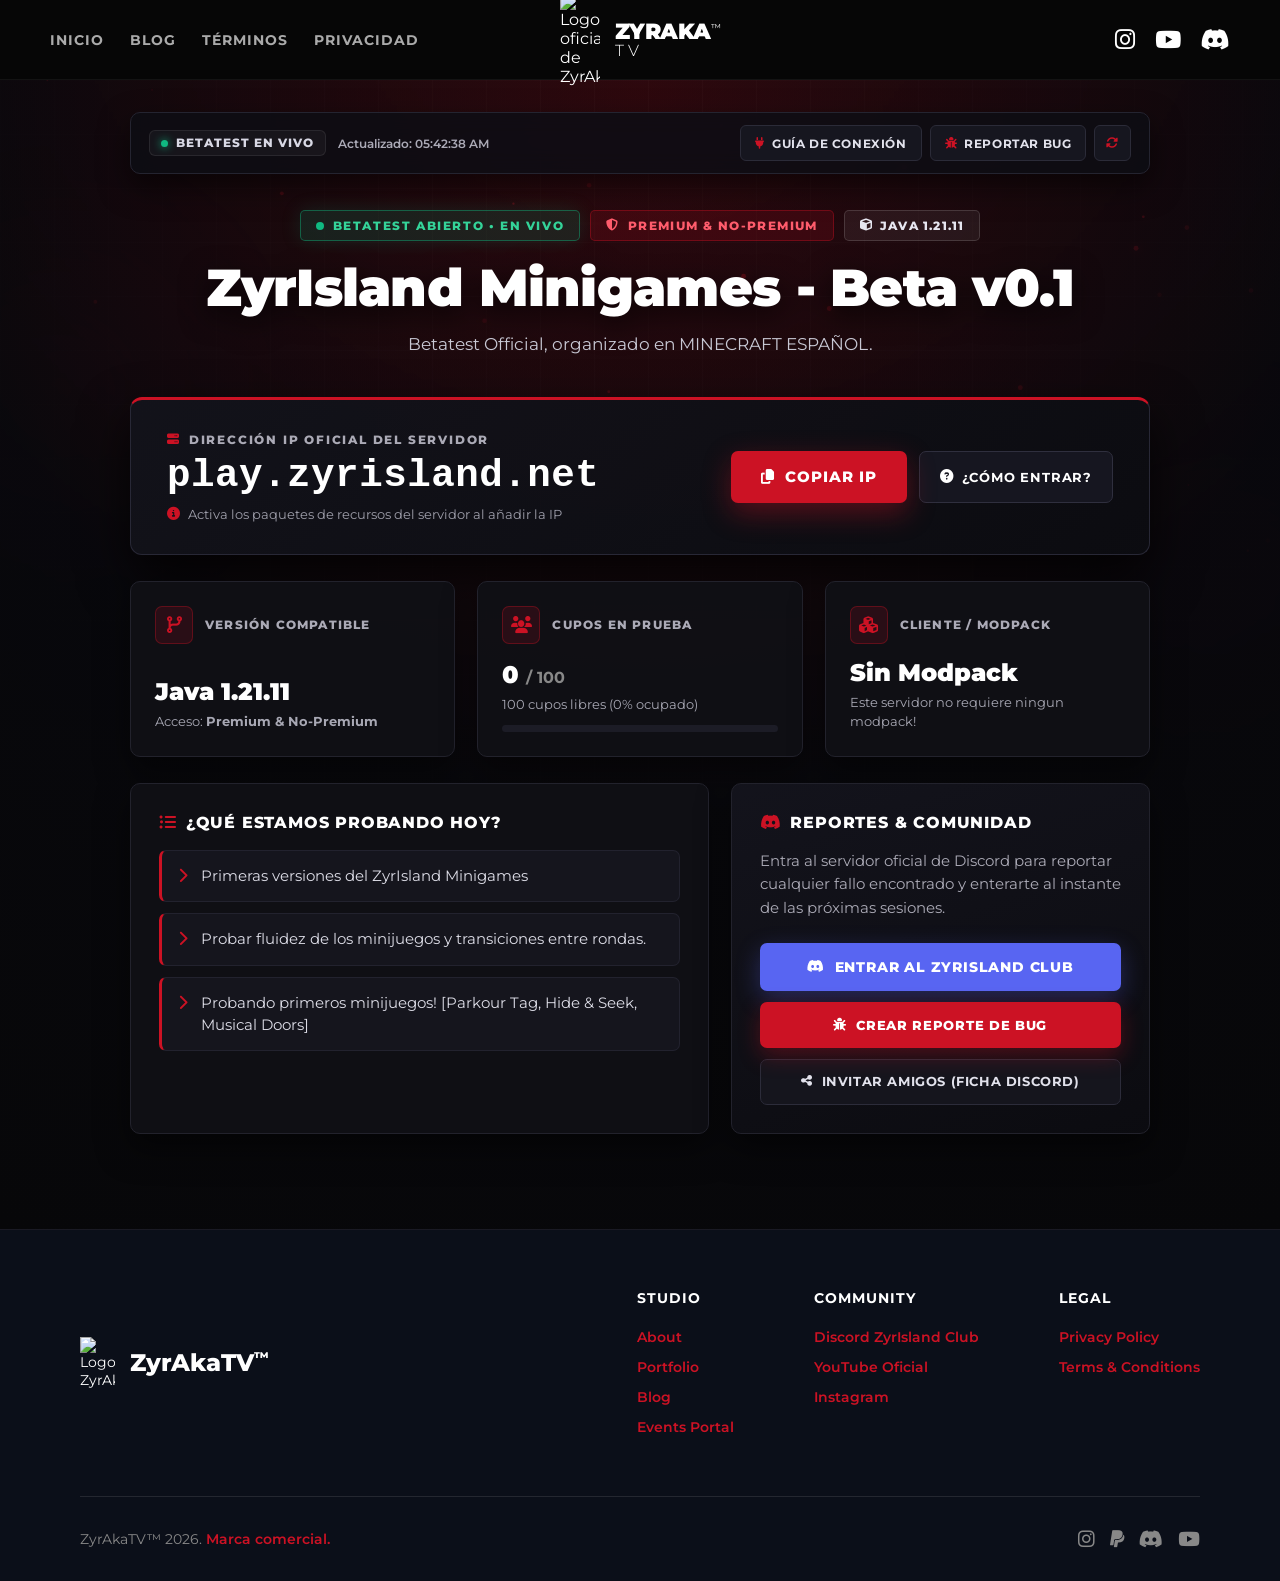
==== commit bf80e545: "Update index.html" ====
--- a/betatest/index.html
+++ b/betatest/index.html
@@ -4,15 +4,15 @@
     <meta charset="UTF-8">
     <meta name="viewport" content="width=device-width, initial-scale=1.0, viewport-fit=cover">
     <title>BetaTest Official | ZyrAkaTV™</title>
-    <meta name="description" content="Estado en vivo, dirección IP, versión de Minecraft y cupos disponibles para los BetaTests públicos de ZyrIsland.">
+    <meta name="description" content="Estado en vivo y acceso a los BetaTests públicos de ZyrIsland.">
     <meta name="robots" content="index, follow">
     <link rel="canonical" href="https://zyrisland.net/betatest/">
     <meta name="theme-color" content="#cc1224">
 
     <meta property="og:type" content="website">
     <meta property="og:site_name" content="ZyrAkaTV™ | Betatest">
-    <meta property="og:title" content="BetaTest Oficial — ZyrIsland (JAVA ONLY | 1.21.11)">
-    <meta property="og:description" content="Copia la IP oficial, revisa la versión requerida y mira los cupos disponibles en tiempo real.">
+    <meta property="og:title" content="BetaTest Oficial — ZyrIsland">
+    <meta property="og:description" content="Consulta la disponibilidad en tiempo real y únete a las pruebas públicas de ZyrIsland.">
     <meta property="og:url" content="https://zyrisland.net/betatest/">
     <meta property="og:image" content="https://app.zyrisland.net/assets/icons/zyrakatv-ico.png">
     <meta property="og:image:width" content="1200">
@@ -20,7 +20,7 @@
 
     <meta name="twitter:card" content="summary">
     <meta name="twitter:title" content="BetaTest Official — ZyrIsland">
-    <meta name="twitter:description" content="Estado en vivo, IP de conexión, versión de Minecraft y cupos para las pruebas públicas de ZyrIsland.">
+    <meta name="twitter:description" content="Consulta la disponibilidad en tiempo real y únete a las pruebas públicas de ZyrIsland.">
     <meta name="twitter:image" content="https://app.zyrisland.net/assets/icons/zyrakatv-ico.png">
 
     <link rel="icon" type="image/png" href="../favicon/favicon-96x96.png" sizes="96x96" />
@@ -76,6 +76,9 @@
             color: var(--accent-red);
         }
 
+        /* =========================================================
+           ANIMACIONES GLOBALES & MICRO-INTERACCIONES
+           ========================================================= */
         @keyframes heroKenBurns {
             0% { transform: scale(1) translate3d(0, 0, 0); }
             50% { transform: scale(1.06) translate3d(-1%, -1%, 0); }
@@ -201,6 +204,9 @@
             left: 135%;
         }
 
+        /* =========================================================
+           NAVBAR & MENÚ MÓVIL GLASSMORPHISM
+           ========================================================= */
         .navbar {
             position: fixed;
             top: 0;
@@ -307,6 +313,9 @@
             display: none;
         }
 
+        /* =========================================================
+           ESCENARIO PRINCIPAL & FONDOS AMBIENTALES
+           ========================================================= */
         .betatest-stage {
             position: relative;
             flex: 1;
@@ -386,6 +395,9 @@
             margin: 0 auto;
         }
 
+        /* =========================================================
+           BARRA DE ESTADO & UTILIDADES PÚBLICAS
+           ========================================================= */
         .app-control-bar {
             display: flex;
             align-items: center;
@@ -432,7 +444,7 @@
             box-shadow: 0 0 8px var(--accent-green);
         }
 
-        .sync-dot.offline {
+        .sync-dot.closed {
             background-color: var(--accent-red);
             box-shadow: 0 0 8px var(--accent-red);
         }
@@ -445,6 +457,13 @@
 
         .app-tools-right {
             display: flex;
+            align-items: center;
+            gap: 8px;
+            flex-wrap: wrap;
+        }
+
+        .session-only-tools {
+            display: none;
             align-items: center;
             gap: 8px;
             flex-wrap: wrap;
@@ -492,6 +511,9 @@
             animation: stageFadeIn 0.55s cubic-bezier(0.16, 1, 0.3, 1) forwards;
         }
 
+        /* =========================================================
+           LOADING STATE
+           ========================================================= */
         .loading-box {
             text-align: center;
             padding: 95px 20px;
@@ -513,6 +535,9 @@
             animation: spin 0.9s linear infinite;
         }
 
+        /* =========================================================
+           ESTADO ABIERTO (BETATEST ACTIVO)
+           ========================================================= */
         .live-header {
             text-align: center;
             margin-bottom: 38px;
@@ -598,6 +623,7 @@
             line-height: 1.65;
         }
 
+        /* TARJETA HERO IP */
         .ip-hero-card {
             background: linear-gradient(145deg, rgba(19, 19, 27, 0.96) 0%, rgba(12, 12, 17, 0.96) 100%);
             backdrop-filter: blur(10px);
@@ -727,6 +753,7 @@
             transform: translateY(-2px);
         }
 
+        /* GRID DE ESPECIFICACIONES */
         .specs-grid {
             display: grid;
             grid-template-columns: repeat(3, 1fr);
@@ -850,6 +877,7 @@
             transition: width 0.5s ease;
         }
 
+        /* SECCIÓN DIVIDIDA: OBJETIVOS (SOLO LECTURA) + ACCIONES DISCORD */
         .details-split {
             display: grid;
             grid-template-columns: 1.38fr 1fr;
@@ -891,26 +919,6 @@
             color: var(--accent-red);
         }
 
-        .qa-progress-pill {
-            font-size: 0.72rem;
-            font-weight: 800;
-            letter-spacing: 0.8px;
-            text-transform: uppercase;
-            background: rgba(204, 18, 36, 0.14);
-            border: 1px solid rgba(204, 18, 36, 0.35);
-            color: #ff6b79;
-            padding: 4px 10px;
-            border-radius: 5px;
-        }
-
-        .objectives-hint {
-            position: relative;
-            z-index: 2;
-            font-size: 0.8rem;
-            color: #8f8f9e;
-            margin: -8px 0 16px 0;
-        }
-
         .objectives-list {
             position: relative;
             z-index: 2;
@@ -925,46 +933,28 @@
         .objectives-list li {
             display: flex;
             align-items: flex-start;
-            gap: 12px;
-            font-size: 0.91rem;
-            color: #d8d8e2;
-            line-height: 1.5;
+            gap: 13px;
+            font-size: 0.92rem;
+            color: #dcdce6;
+            line-height: 1.52;
             background-color: var(--surface-inner);
-            padding: 13px 15px;
+            padding: 14px 16px;
             border-radius: 7px;
             border: 1px solid #22222e;
-            cursor: pointer;
-            user-select: none;
-            transition: border-color 0.25s, background-color 0.25s, transform 0.2s;
+            border-left: 3px solid var(--accent-red);
+            transition: border-color 0.25s, background-color 0.25s;
         }
 
         .objectives-list li:hover {
-            border-color: rgba(204, 18, 36, 0.5);
-            transform: translateX(3px);
-        }
-
-        .objectives-list li.checked {
-            border-color: rgba(16, 185, 129, 0.45);
-            background-color: rgba(16, 185, 129, 0.08);
-            color: #a7f3d0;
-        }
-
-        .objectives-list li.checked span {
-            text-decoration: line-through;
-            opacity: 0.85;
-        }
-
-        .obj-check-icon {
+            border-color: rgba(204, 18, 36, 0.55);
+            background-color: #191923;
+        }
+
+        .obj-bullet-icon {
             color: var(--accent-red);
-            margin-top: 2px;
-            font-size: 1.05rem;
+            margin-top: 3px;
+            font-size: 0.95rem;
             flex-shrink: 0;
-            transition: color 0.25s, transform 0.25s;
-        }
-
-        .objectives-list li.checked .obj-check-icon {
-            color: var(--accent-green);
-            transform: scale(1.1);
         }
 
         .discord-action-card {
@@ -1068,15 +1058,18 @@
             color: #ffffff;
         }
 
+        /* =========================================================
+           ESTADO CERRADO (CERO INFORMACIÓN INTERNA EXPUESTA)
+           ========================================================= */
         .locked-wrapper {
-            max-width: 780px;
-            margin: 10px auto 0 auto;
+            max-width: 720px;
+            margin: 14px auto 0 auto;
             background: linear-gradient(145deg, rgba(18, 18, 25, 0.96) 0%, rgba(11, 11, 16, 0.96) 100%);
             backdrop-filter: blur(12px);
             border: 1px solid #262634;
             border-top: 3px solid var(--accent-red);
             border-radius: 14px;
-            padding: 52px 42px;
+            padding: 54px 40px;
             text-align: center;
             box-shadow: 0 28px 65px rgba(0, 0, 0, 0.85);
         }
@@ -1140,83 +1133,27 @@
             color: #c2c2ce;
             font-size: 1.01rem;
             line-height: 1.7;
-            max-width: 600px;
+            max-width: 580px;
             margin: 0 auto 26px auto;
         }
 
-        .standby-specs-strip {
+        .next-session-box {
             position: relative;
             z-index: 2;
-            display: flex;
-            justify-content: center;
-            align-items: center;
-            gap: 12px;
-            flex-wrap: wrap;
-            margin-bottom: 24px;
-        }
-
-        .next-session-box {
             display: inline-flex;
             align-items: center;
             gap: 10px;
             background-color: var(--surface-inner);
             border: 1px solid #282836;
-            padding: 11px 18px;
+            padding: 12px 22px;
             border-radius: 7px;
-            font-size: 0.85rem;
+            font-size: 0.88rem;
             color: #dcdce6;
+            margin-bottom: 32px;
         }
 
         .next-session-box i {
             color: var(--accent-red);
-        }
-
-        .upcoming-preview-box {
-            position: relative;
-            z-index: 2;
-            text-align: left;
-            background: rgba(12, 12, 17, 0.85);
-            border: 1px solid #22222e;
-            border-radius: 10px;
-            padding: 20px 22px;
-            margin: 0 auto 30px auto;
-            max-width: 620px;
-        }
-
-        .upcoming-preview-title {
-            font-size: 0.76rem;
-            font-weight: 800;
-            text-transform: uppercase;
-            letter-spacing: 1.4px;
-            color: #ff4d5e;
-            margin: 0 0 12px 0;
-            display: flex;
-            align-items: center;
-            gap: 8px;
-        }
-
-        .upcoming-preview-list {
-            list-style: none;
-            padding: 0;
-            margin: 0;
-            display: flex;
-            flex-direction: column;
-            gap: 8px;
-        }
-
-        .upcoming-preview-list li {
-            font-size: 0.86rem;
-            color: #c4c4d0;
-            display: flex;
-            align-items: flex-start;
-            gap: 10px;
-            line-height: 1.45;
-        }
-
-        .upcoming-preview-list li i {
-            color: var(--accent-red);
-            margin-top: 3px;
-            font-size: 0.8rem;
         }
 
         .locked-actions {
@@ -1225,7 +1162,7 @@
             display: flex;
             justify-content: center;
             align-items: center;
-            gap: 12px;
+            gap: 14px;
             flex-wrap: wrap;
         }
 
@@ -1233,12 +1170,12 @@
             background-color: var(--surface-inner);
             color: #ffffff;
             text-decoration: none;
-            padding: 14px 22px;
+            padding: 14px 24px;
             min-height: 48px;
             border-radius: 7px;
             border: 1px solid #2c2c3a;
             font-family: 'Montserrat', sans-serif;
-            font-size: 0.84rem;
+            font-size: 0.85rem;
             font-weight: 700;
             text-transform: uppercase;
             letter-spacing: 0.8px;
@@ -1256,6 +1193,9 @@
             transform: translateY(-2px);
         }
 
+        /* =========================================================
+           MODALES PÚBLICOS (GUÍA DE CONEXIÓN & REPORTE DE BUGS)
+           ========================================================= */
         .app-modal-backdrop {
             position: fixed;
             inset: 0;
@@ -1466,6 +1406,9 @@
             min-width: 180px;
         }
 
+        /* =========================================================
+           TOAST & BOTÓN VOLVER ARRIBA
+           ========================================================= */
         .toast-banner {
             position: fixed;
             bottom: 28px;
@@ -1534,6 +1477,9 @@
             transform: translateY(-3px);
         }
 
+        /* =========================================================
+           FOOTER UNIFICADO
+           ========================================================= */
         .site-footer {
             position: relative;
             z-index: 2;
@@ -1603,6 +1549,9 @@
         .footer-socials a { color: #888; font-size: 1.2rem; transition: color 0.3s; }
         .footer-socials a:hover { color: #fff; }
 
+        /* =========================================================
+           ACCESIBILIDAD & RESPONSIVE DESIGN (MÓVIL & TABLET)
+           ========================================================= */
         @media (prefers-reduced-motion: reduce) {
             *, *::before, *::after {
                 animation-duration: 0.01ms !important;
@@ -1884,8 +1833,7 @@
                 width: 100%;
             }
 
-            .locked-actions a,
-            .locked-actions button {
+            .locked-actions a {
                 width: 100%;
             }
 
@@ -1954,8 +1902,8 @@
                 <i class="fas fa-chevron-right mobile-nav-arrow"></i>
             </a>
             <a href="https://zyrisland.net/betatest/" class="mobile-nav-link" style="border-color: rgba(204,18,36,0.5); background: rgba(204,18,36,0.12); color: #fff;">
-                <span><i class="fas fa-flask"></i> Panel BetaTest</span>
-                <span class="mobile-active-pill" id="drawer-beta-badge">LIVE</span>
+                <span><i class="fas fa-flask"></i> BetaTest</span>
+                <span class="mobile-active-pill" id="drawer-beta-badge">ESTADO</span>
             </a>
         </div>
         <div class="mobile-nav-footer">
@@ -1977,23 +1925,25 @@
         <div class="ambient-orb orb-right" aria-hidden="true"></div>
 
         <div class="stage-container">
-            <div class="app-control-bar" role="region" aria-label="Barra de control del BetaTest">
+            <div class="app-control-bar" role="region" aria-label="Estado de sincronización">
                 <div class="telemetry-left">
                     <span class="sync-pill">
                         <span class="sync-dot" id="telemetry-dot"></span>
-                        <span id="telemetry-status-text">TELEMETRÍA EN VIVO</span>
+                        <span id="telemetry-status-text">VERIFICANDO ESTADO</span>
                     </span>
                     <span class="sync-timestamp" id="last-sync-label">Sincronizando...</span>
                 </div>
 
                 <div class="app-tools-right">
-                    <button type="button" class="app-tool-btn" id="open-connect-modal-btn">
-                        <i class="fas fa-plug"></i> Guía de Conexión
-                    </button>
-                    <button type="button" class="app-tool-btn" id="open-bug-modal-btn">
-                        <i class="fas fa-bug"></i> Reportar Bug
-                    </button>
-                    <button type="button" class="app-tool-btn icon-only" id="manual-refresh-btn" title="Sincronizar estado ahora" aria-label="Sincronizar estado ahora">
+                    <div class="session-only-tools" id="session-tools-group">
+                        <button type="button" class="app-tool-btn" id="open-connect-modal-btn">
+                            <i class="fas fa-plug"></i> Guía de Conexión
+                        </button>
+                        <button type="button" class="app-tool-btn" id="open-bug-modal-btn">
+                            <i class="fas fa-bug"></i> Reportar Bug
+                        </button>
+                    </div>
+                    <button type="button" class="app-tool-btn icon-only" id="manual-refresh-btn" title="Actualizar estado" aria-label="Actualizar estado">
                         <i class="fas fa-sync-alt"></i>
                     </button>
                 </div>
@@ -2002,12 +1952,13 @@
             <div id="betatest-root">
                 <div class="loading-box">
                     <div class="spinner"></div>
-                    <div>Sincronizando estado del servidor de pruebas...</div>
+                    <div>Verificando disponibilidad de BetaTest...</div>
                 </div>
             </div>
         </div>
     </main>
 
+    <!-- MODAL PÚBLICO 1: GUÍA DE CONEXIÓN (SOLO DISPONIBLE CUANDO ACTIVO === TRUE) -->
     <div class="app-modal-backdrop" id="connect-modal" aria-hidden="true" role="dialog" aria-labelledby="connect-modal-title">
         <div class="app-modal-card">
             <div class="modal-header">
@@ -2023,6 +1974,7 @@
         </div>
     </div>
 
+    <!-- MODAL PÚBLICO 2: GENERADOR DE REPORTE DE BUGS (SOLO DISPONIBLE CUANDO ACTIVO === TRUE) -->
     <div class="app-modal-backdrop" id="bug-modal" aria-hidden="true" role="dialog" aria-labelledby="bug-modal-title">
         <div class="app-modal-card">
             <div class="modal-header">
@@ -2035,7 +1987,7 @@
             <form id="bug-report-form">
                 <div class="bug-form-group">
                     <label for="bug-nick">Tu Nick en Minecraft</label>
-                    <input type="text" id="bug-nick" class="bug-input" placeholder="Ej: ZyrAkaAguilar" maxlength="24" required>
+                    <input type="text" id="bug-nick" class="bug-input" placeholder="Tu nombre de usuario en el servidor" maxlength="24" required>
                 </div>
 
                 <div class="bug-form-group">
@@ -2050,12 +2002,12 @@
 
                 <div class="bug-form-group">
                     <label for="bug-area">Minijuego o Zona</label>
-                    <input type="text" id="bug-area" class="bug-input" placeholder="Ej: Parkour Tag, Hide & Seek, Musical Doors, Lobby..." required>
+                    <input type="text" id="bug-area" class="bug-input" placeholder="Indica en qué minijuego o zona ocurrió" required>
                 </div>
 
                 <div class="bug-form-group">
                     <label for="bug-desc">¿Qué ocurrió exactamente?</label>
-                    <textarea id="bug-desc" class="bug-textarea" placeholder="Describe qué estabas haciendo y qué pasó para que podamos reproducirlo..." required></textarea>
+                    <textarea id="bug-desc" class="bug-textarea" placeholder="Describe qué estabas haciendo y qué pasó para poder reproducirlo..." required></textarea>
                 </div>
 
                 <div class="modal-footer-actions">
@@ -2121,9 +2073,12 @@
 
     <script>
         let lastSnapshot = "";
-        let currentBetaData = null;
+        let activeSessionData = null;
         let toastTimer;
 
+        /* =========================================================
+           MENÚ HAMBURGUESA MÓVIL & DRAWER GLASSMORPHISM
+           ========================================================= */
         const navToggle = document.getElementById("nav-toggle");
         const mobileDrawer = document.getElementById("mobile-nav-drawer");
         const mobileBackdrop = document.getElementById("mobile-nav-backdrop");
@@ -2158,6 +2113,9 @@
             }, { passive: true });
         }
 
+        /* =========================================================
+           BARRA DE PROGRESO DE SCROLL & BOTÓN VOLVER ARRIBA
+           ========================================================= */
         const scrollProgressBar = document.getElementById("scroll-progress-bar");
         const backToTopBtn = document.getElementById("back-to-top-btn");
 
@@ -2175,6 +2133,9 @@
             });
         }
 
+        /* =========================================================
+           PARTÍCULAS INTERACTIVAS EN EL ESCENARIO
+           ========================================================= */
         (function initParticles() {
             const canvas = document.getElementById("betatest-particles");
             if (!canvas || window.matchMedia("(prefers-reduced-motion: reduce)").matches) return;
@@ -2245,7 +2206,11 @@
             });
         }
 
+        /* =========================================================
+           MODALES PÚBLICOS (SOLO ACCESIBLES CON SESIÓN ACTIVA)
+           ========================================================= */
         function openModal(id) {
+            if (!activeSessionData || activeSessionData.activo !== true) return;
             const modal = document.getElementById(id);
             if (!modal) return;
             if (id === "connect-modal") populateConnectModal();
@@ -2264,6 +2229,10 @@
             }
         }
 
+        function closeAllModals() {
+            document.querySelectorAll(".app-modal-backdrop.is-open").forEach((m) => closeModal(m.id));
+        }
+
         document.querySelectorAll("[data-close-modal]").forEach((btn) => {
             btn.addEventListener("click", () => closeModal(btn.dataset.closeModal));
         });
@@ -2277,7 +2246,7 @@
         document.addEventListener("keydown", (e) => {
             if (e.key === "Escape") {
                 if (navToggle && navToggle.classList.contains("is-open")) setMobileMenuOpen(false);
-                document.querySelectorAll(".app-modal-backdrop.is-open").forEach((m) => closeModal(m.id));
+                closeAllModals();
             }
         });
 
@@ -2285,20 +2254,22 @@
         document.getElementById("open-bug-modal-btn").addEventListener("click", () => openModal("bug-modal"));
 
         function populateConnectModal() {
-            const srv = (currentBetaData && currentBetaData.servidor) || {};
-            const ip = srv.ip || "play.zyrisland.net";
-            const version = srv.version || "Java 1.21.11";
+            if (!activeSessionData || activeSessionData.activo !== true) return;
+            const srv = activeSessionData.servidor || {};
+            const ip = srv.ip || "";
+            const version = srv.version || "";
+            const acceso = srv.acceso || "";
             const modpackReq = Boolean(srv.modpack_requerido);
-            const modpackUrl = srv.modpack_url || "https://app.zyrisland.net";
+            const modpackUrl = srv.modpack_url || "";
 
             document.getElementById("connect-steps-body").innerHTML = `
                 <div class="connect-step-item">
                     <div class="step-num">1</div>
                     <div class="step-info">
-                        <strong>Inicia Minecraft en ${version}</strong>
+                        <strong>Inicia Minecraft${version ? ` en ${version}` : ""}</strong>
                         <p>${modpackReq
-                            ? `Esta sesión requiere el modpack oficial. Descárgalo desde <a href="${modpackUrl}" target="_blank" rel="noopener" style="color:#ff4d5e;font-weight:700;">Events Portal</a> antes de entrar.`
-                            : `No necesitas instalar mods externos; puedes entrar con tu launcher favorito (${srv.acceso || "Premium & No-Premium"}).`
+                            ? `Esta sesión requiere el modpack oficial.${modpackUrl ? ` Descárgalo desde <a href="${modpackUrl}" target="_blank" rel="noopener" style="color:#ff4d5e;font-weight:700;">el enlace oficial</a> antes de entrar.` : ""}`
+                            : `No requiere modpack externo${acceso ? ` (${acceso})` : ""}.`
                         }</p>
                     </div>
                 </div>
@@ -2306,24 +2277,24 @@
                     <div class="step-num">2</div>
                     <div class="step-info">
                         <strong>Activa los Paquetes de Recursos del Servidor</strong>
-                        <p>En <em>Multijugador → Añadir servidor</em>, asegúrate de poner <strong>"Paquetes de recursos: Sí"</strong> para cargar texturas, sonidos y modelos 3D personalizados.</p>
+                        <p>En <em>Multijugador → Añadir servidor</em>, selecciona <strong>"Paquetes de recursos: Sí"</strong> para cargar correctamente los recursos de la sesión.</p>
                     </div>
                 </div>
+                ${ip ? `
                 <div class="connect-step-item">
                     <div class="step-num">3</div>
                     <div class="step-info">
-                        <strong>Pega la IP Oficial y Conéctate</strong>
-                        <p>Usa la siguiente dirección en el campo de servidor:</p>
+                        <strong>Conéctate usando la IP de la sesión</strong>
                         <div class="step-inline-ip">
                             <span>${ip}</span>
                             <button type="button" id="modal-copy-ip-btn">Copiar</button>
                         </div>
                     </div>
-                </div>
+                </div>` : ""}
             `;
 
             const modalCopyBtn = document.getElementById("modal-copy-ip-btn");
-            if (modalCopyBtn) {
+            if (modalCopyBtn && ip) {
                 modalCopyBtn.addEventListener("click", () => {
                     copyText(ip, `IP "${ip}" copiada al portapapeles`);
                 });
@@ -2332,11 +2303,12 @@
 
         document.getElementById("bug-report-form").addEventListener("submit", (e) => {
             e.preventDefault();
+            if (!activeSessionData || activeSessionData.activo !== true) return;
             const nick = document.getElementById("bug-nick").value.trim();
             const cat = document.getElementById("bug-category").value;
             const area = document.getElementById("bug-area").value.trim();
             const desc = document.getElementById("bug-desc").value.trim();
-            const sessionTitle = (currentBetaData && currentBetaData.titulo) || "ZyrIsland BetaTest";
+            const sessionTitle = activeSessionData.titulo || "ZyrIsland BetaTest";
 
             const formattedReport = [
                 `### 🛠️ REPORTE DE BETATEST — ${sessionTitle}`,
@@ -2358,6 +2330,7 @@
         }
 
         async function copyText(text, successMsg, btnElement = null) {
+            if (!text) return;
             try {
                 await navigator.clipboard.writeText(text);
                 showToast(successMsg);
@@ -2375,13 +2348,16 @@
             }
         }
 
+        /* =========================================================
+           CONSULTA DE JUGADORES (SEGÚN CONFIGURACIÓN DEL JSON)
+           ========================================================= */
         async function fetchLivePlayersIfEnabled(data) {
             const srv = data.servidor || {};
             const jug = data.jugadores || {};
             if (!jug.usar_api_en_vivo || !srv.ip) {
                 return {
                     actuales: Number(jug.actuales ?? 0),
-                    maximos: Number(jug.maximos ?? 40),
+                    maximos: Number(jug.maximos ?? 0),
                     enVivo: false
                 };
             }
@@ -2393,7 +2369,7 @@
                 if (status && status.online && status.players) {
                     return {
                         actuales: status.players.online ?? 0,
-                        maximos: status.players.max ?? (jug.maximos || 40),
+                        maximos: status.players.max ?? Number(jug.maximos ?? 0),
                         enVivo: true
                     };
                 }
@@ -2401,79 +2377,45 @@
 
             return {
                 actuales: Number(jug.actuales ?? 0),
-                maximos: Number(jug.maximos ?? 40),
+                maximos: Number(jug.maximos ?? 0),
                 enVivo: false
             };
         }
 
-        function getChecklistStorageKey(titulo) {
-            return `zyrisland_qa_${(titulo || "default").toLowerCase().replace(/\s+/g, "_")}`;
-        }
-
-        function loadCheckedObjectives(titulo) {
-            try {
-                return JSON.parse(localStorage.getItem(getChecklistStorageKey(titulo)) || "[]");
-            } catch (e) {
-                return [];
-            }
-        }
-
-        function saveCheckedObjectives(titulo, indices) {
-            try {
-                localStorage.setItem(getChecklistStorageKey(titulo), JSON.stringify(indices));
-            } catch (e) {}
-        }
-
-        function renderLockedState(data) {
-            const closed = data.mensaje_cerrado || {};
-            const srv = data.servidor || {};
-            const objetivos = Array.isArray(data.objetivos_prueba) ? data.objetivos_prueba : [];
+        /* =========================================================
+           VISTA CERRADA: CERO INFORMACIÓN DE SERVIDOR O PRUEBAS
+           ========================================================= */
+        function renderLockedState(closedData) {
+            const closed = closedData || {};
             const root = document.getElementById("betatest-root");
             const drawerBadge = document.getElementById("drawer-beta-badge");
-            if (drawerBadge) drawerBadge.textContent = "CERRADO";
+            if (drawerBadge) {
+                drawerBadge.textContent = "CERRADO";
+                drawerBadge.style.background = "";
+            }
 
             document.title = "No Disponible! | ZyrAkaTV";
-
-            const ip = srv.ip || "play.zyrisland.net";
-            const version = srv.version || "Java 1.21.11";
 
             root.innerHTML = `
                 <section class="locked-wrapper spotlight-surface view-animate">
                     <div class="lock-shield"><i class="fas fa-lock"></i></div>
                     <div class="locked-pill">
                         <span class="pulse-dot-red"></span>
-                        <span>SESIÓN INACTIVA • EN ESPERA DE APERTURA</span>
+                        <span>SESIÓN INACTIVA • ACCESO CERRADO</span>
                     </div>
-                    <h1>${closed.titulo || "BETATEST CERRADO POR EL MOMENTO"}</h1>
-                    <p>${closed.descripcion || "No hay ninguna sesión de pruebas abierta en este instante. Únete a nuestro Discord para enterarte cuando abramos cupos."}</p>
-
-                    <div class="standby-specs-strip">
-                        <div class="next-session-box">
-                            <i class="fas fa-calendar-alt"></i>
-                            <span>Próxima apertura: <strong>${closed.proxima_fecha || "Por anunciar en Discord"}</strong></span>
-                        </div>
-                        <div class="next-session-box">
-                            <i class="fas fa-code-branch"></i>
-                            <span>Versión objetivo: <strong>${version}</strong></span>
-                        </div>
-                    </div>
-
-                    ${objetivos.length > 0 ? `
-                        <div class="upcoming-preview-box">
-                            <h2 class="upcoming-preview-title"><i class="fas fa-layer-group"></i> Mecánicas y pruebas en preparación</h2>
-                            <ul class="upcoming-preview-list">
-                                ${objetivos.map(obj => `<li><i class="fas fa-chevron-right"></i><span>${obj}</span></li>`).join("")}
-                            </ul>
-                        </div>
-                    ` : ""}
+                    <h1>${closed.titulo || "NO HAY BETATEST DISPONIBLES"}</h1>
+                    <p>${closed.descripcion || "No hay ninguna sesión de pruebas abierta en este instante. Únete a Discord para enterarte cuando abramos cupos."}</p>
+
+                    ${closed.proxima_fecha ? `
+                    <div class="next-session-box">
+                        <i class="fas fa-calendar-alt"></i>
+                        <span>Próxima apertura: <strong>${closed.proxima_fecha}</strong></span>
+                    </div>` : ""}
 
                     <div class="locked-actions">
                         <a href="https://discord.gg/DVBdqXgsGu" target="_blank" rel="noopener" class="btn-discord-join btn-glow-sweep">
                             <i class="fab fa-discord"></i> Avisarme en Discord
                         </a>
-                        <button type="button" id="btn-precopy-ip" class="btn-home-outline">
-                            <i class="fas fa-copy"></i> Pre-copiar IP (${ip})
-                        </button>
                         <a href="https://zyrisland.net/" class="btn-home-outline">
                             <i class="fas fa-home"></i> Volver al Inicio
                         </a>
@@ -2482,15 +2424,11 @@
             `;
 
             bindSpotlightCards(root);
-
-            const preCopyBtn = document.getElementById("btn-precopy-ip");
-            if (preCopyBtn) {
-                preCopyBtn.addEventListener("click", () => {
-                    copyText(ip, `IP "${ip}" guardada en tu portapapeles`);
-                });
-            }
-        }
-
+        }
+
+        /* =========================================================
+           VISTA ABIERTA: SOLO DATOS DEFINIDOS EN BETATEST.JSON
+           ========================================================= */
         function renderOpenState(data, players) {
             const root = document.getElementById("betatest-root");
             const drawerBadge = document.getElementById("drawer-beta-badge");
@@ -2501,25 +2439,23 @@
 
             const srv = data.servidor || {};
             const objetivos = Array.isArray(data.objetivos_prueba) ? data.objetivos_prueba : [];
-            const ip = srv.ip || "play.zyrisland.net";
-            const version = srv.version || "Java 1.21.11";
-            const acceso = srv.acceso || "Premium & No-Premium";
+            const ip = srv.ip || "";
+            const version = srv.version || "";
+            const acceso = srv.acceso || "";
             const modpackReq = Boolean(srv.modpack_requerido);
-            const modpackNombre = srv.modpack_nombre || (modpackReq ? "Modpack Oficial Requerido" : "Sin mods obligatorios");
-            const modpackUrl = srv.modpack_url || "https://app.zyrisland.net";
+            const modpackNombre = srv.modpack_nombre || "";
+            const modpackUrl = srv.modpack_url || "";
 
             const freeSlots = Math.max(0, players.maximos - players.actuales);
             const pct = players.maximos > 0 ? Math.min(100, Math.round((players.actuales / players.maximos) * 100)) : 0;
-            document.title = `BetaTest Abierto (${version}) | ZyrIsland`;
-
-            const checkedIndices = loadCheckedObjectives(data.titulo);
+            document.title = `${data.titulo || "BetaTest Abierto"} | ZyrAkaTV`;
 
             const discordAnnouncement = [
                 `# <:minecraft_icon:1569527632196927488> **${data.titulo || "BETATEST PÚBLICO!"}**`,
-                `- Rápido, ven y entra al **Betatest** oficial del ZyrIsland!`,
-                `- **IP:** \`${ip}\` | **Versión:** \`${version}\``,
+                `- ¡Entra ahora al **BetaTest** oficial de ZyrIsland!`,
+                ip ? `- **IP:** \`${ip}\`${version ? ` | **Versión:** \`${version}\`` : ""}` : "",
                 `<:domain_icon:1569527603814207518> **Panel del BetaTest:** https://zyrisland.net/betatest/`
-            ].join("\n");
+            ].filter(Boolean).join("\n");
 
             root.innerHTML = `
                 <div class="view-animate">
@@ -2529,17 +2465,20 @@
                                 <span class="pulse-dot-green"></span>
                                 BETATEST ABIERTO • EN VIVO
                             </span>
+                            ${acceso ? `
                             <span class="access-badge">
                                 <i class="fas fa-shield-alt"></i> ${acceso}
-                            </span>
+                            </span>` : ""}
+                            ${version ? `
                             <span class="version-pill-top">
                                 <i class="fas fa-cube"></i> ${version}
-                            </span>
+                            </span>` : ""}
                         </div>
-                        <h1>${data.titulo || "BETATEST PÚBLICO ZYRISLAND"}</h1>
-                        <p>${data.subtitulo || "Conéctate usando los datos oficiales de abajo y ayúdanos a pulir la experiencia antes del estreno."}</p>
+                        <h1>${data.titulo || "BETATEST PÚBLICO"}</h1>
+                        ${data.subtitulo ? `<p>${data.subtitulo}</p>` : ""}
                     </header>
 
+                    ${ip ? `
                     <section class="ip-hero-card spotlight-surface" aria-label="Dirección IP del servidor">
                         <div class="ip-details">
                             <span class="ip-label"><i class="fas fa-server"></i> Dirección IP Oficial del Servidor</span>
@@ -2554,9 +2493,9 @@
                                 <i class="fas fa-question-circle"></i> ¿Cómo entrar?
                             </button>
                         </div>
-                    </section>
-
-                    <section class="specs-grid" aria-label="Especificaciones técnicas">
+                    </section>` : ""}
+
+                    <section class="specs-grid" aria-label="Especificaciones de la sesión">
                         <article class="spec-card spotlight-surface">
                             <div class="spec-top">
                                 <div class="spec-top-left">
@@ -2565,8 +2504,8 @@
                                 </div>
                             </div>
                             <div class="spec-body">
-                                <div class="spec-main-value">${version}</div>
-                                <div class="spec-subtext">Soporte activo para <strong>${acceso}</strong></div>
+                                <div class="spec-main-value">${version || "—"}</div>
+                                ${acceso ? `<div class="spec-subtext">Acceso: <strong>${acceso}</strong></div>` : ""}
                             </div>
                         </article>
 
@@ -2595,10 +2534,10 @@
                                 </div>
                             </div>
                             <div class="spec-body">
-                                <div class="spec-main-value">${modpackReq ? "Modpack" : "Vanilla"}</div>
+                                <div class="spec-main-value">${modpackReq ? "Modpack" : "Sin Modpack"}</div>
                                 <div class="spec-subtext">
                                     ${modpackNombre}
-                                    ${modpackReq ? `<br><a href="${modpackUrl}" target="_blank" rel="noopener"><i class="fas fa-download"></i> Descargar en Events</a>` : ""}
+                                    ${modpackReq && modpackUrl ? `<br><a href="${modpackUrl}" target="_blank" rel="noopener"><i class="fas fa-download"></i> Descargar Modpack</a>` : ""}
                                 </div>
                             </div>
                         </article>
@@ -2607,22 +2546,18 @@
                     <section class="details-split">
                         <div class="objectives-card spotlight-surface">
                             <div class="card-heading-row">
-                                <h2 class="card-heading"><i class="fas fa-tasks"></i> ¿Qué estamos probando hoy?</h2>
-                                <span class="qa-progress-pill" id="qa-progress-pill">${checkedIndices.length} / ${Math.max(1, objetivos.length)} probados</span>
+                                <h2 class="card-heading"><i class="fas fa-list-ul"></i> ¿Qué estamos probando hoy?</h2>
                             </div>
-                            <p class="objectives-hint">Haz clic en cada punto para marcar lo que ya probaste durante la sesión:</p>
-                            <ul class="objectives-list" id="objectives-checklist">
+                            <ul class="objectives-list">
                                 ${objetivos.length > 0
-                                    ? objetivos.map((obj, idx) => {
-                                        const isChecked = checkedIndices.includes(idx);
-                                        return `<li data-obj-idx="${idx}" class="${isChecked ? "checked" : ""}">
-                                            <i class="fas ${isChecked ? "fa-check-square" : "fa-square"} obj-check-icon"></i>
+                                    ? objetivos.map(obj => `
+                                        <li>
+                                            <i class="fas fa-chevron-right obj-bullet-icon"></i>
                                             <span>${obj}</span>
-                                        </li>`;
-                                    }).join("")
-                                    : `<li data-obj-idx="0" class="${checkedIndices.includes(0) ? "checked" : ""}">
-                                        <i class="fas ${checkedIndices.includes(0) ? "fa-check-square" : "fa-square"} obj-check-icon"></i>
-                                        <span>Rendimiento general del servidor, fluidez de mecánicas y detección de errores.</span>
+                                        </li>`).join("")
+                                    : `<li>
+                                        <i class="fas fa-chevron-right obj-bullet-icon"></i>
+                                        <span>Pruebas generales de estabilidad y mecánicas de la sesión.</span>
                                     </li>`
                                 }
                             </ul>
@@ -2633,7 +2568,7 @@
                                 <div class="card-heading-row">
                                     <h2 class="card-heading"><i class="fab fa-discord"></i> Reportes & Comunidad</h2>
                                 </div>
-                                <p>Entra al servidor oficial de Discord para reportar cualquier fallo encontrado, enviar clips y enterarte al instante de las próximas sesiones de prueba.</p>
+                                <p>Entra al servidor oficial de Discord para reportar cualquier fallo encontrado y enterarte al instante de las próximas sesiones.</p>
                             </div>
                             <div class="discord-btns-stack">
                                 <a href="https://discord.gg/DVBdqXgsGu" target="_blank" rel="noopener" class="btn-discord-join btn-glow-sweep">
@@ -2653,13 +2588,17 @@
 
             bindSpotlightCards(root);
 
-            document.getElementById("btn-copy-ip").addEventListener("click", function () {
-                copyText(ip, `IP "${ip}" copiada al portapapeles`, this);
-            });
-
-            document.getElementById("btn-inline-guide").addEventListener("click", () => {
-                openModal("connect-modal");
-            });
+            const copyIpBtn = document.getElementById("btn-copy-ip");
+            if (copyIpBtn && ip) {
+                copyIpBtn.addEventListener("click", function () {
+                    copyText(ip, `IP "${ip}" copiada al portapapeles`, this);
+                });
+            }
+
+            const inlineGuideBtn = document.getElementById("btn-inline-guide");
+            if (inlineGuideBtn) {
+                inlineGuideBtn.addEventListener("click", () => openModal("connect-modal"));
+            }
 
             document.getElementById("btn-card-bug-report").addEventListener("click", () => {
                 openModal("bug-modal");
@@ -2668,79 +2607,77 @@
             document.getElementById("btn-copy-discord").addEventListener("click", () => {
                 copyText(discordAnnouncement, "Ficha formateada lista para pegar en Discord");
             });
-
-            const checklist = document.getElementById("objectives-checklist");
-            if (checklist) {
-                checklist.querySelectorAll("li").forEach((item) => {
-                    item.addEventListener("click", () => {
-                        const idx = Number(item.dataset.objIdx);
-                        let current = loadCheckedObjectives(data.titulo);
-                        if (current.includes(idx)) {
-                            current = current.filter(i => i !== idx);
-                            item.classList.remove("checked");
-                            item.querySelector(".obj-check-icon").className = "fas fa-square obj-check-icon";
-                        } else {
-                            current.push(idx);
-                            item.classList.add("checked");
-                            item.querySelector(".obj-check-icon").className = "fas fa-check-square obj-check-icon";
-                        }
-                        saveCheckedObjectives(data.titulo, current);
-                        const total = Math.max(1, objetivos.length);
-                        const pill = document.getElementById("qa-progress-pill");
-                        if (pill) pill.textContent = `${current.length} / ${total} probados`;
-                    });
-                });
-            }
-        }
-
-        function updateTelemetryClock(online = true) {
+        }
+
+        /* =========================================================
+           SINCRONIZACIÓN EN VIVO CON BETATEST.JSON
+           ========================================================= */
+        function updateTelemetryClock(isOpen, online = true) {
             const dot = document.getElementById("telemetry-dot");
             const statusText = document.getElementById("telemetry-status-text");
             const timeLabel = document.getElementById("last-sync-label");
             const now = new Date();
             const hhmmss = now.toLocaleTimeString([], { hour: "2-digit", minute: "2-digit", second: "2-digit" });
 
-            if (dot) dot.classList.toggle("offline", !online);
-            if (statusText) statusText.textContent = online ? "TELEMETRÍA EN VIVO" : "SIN CONEXIÓN";
+            if (dot) dot.classList.toggle("closed", !online || !isOpen);
+            if (statusText) {
+                if (!online) statusText.textContent = "SIN CONEXIÓN";
+                else statusText.textContent = isOpen ? "BETATEST EN VIVO" : "SIN SESIÓN ACTIVA";
+            }
             if (timeLabel) timeLabel.textContent = online ? `Actualizado: ${hhmmss}` : `Reintentando (${hhmmss})`;
         }
 
         async function syncBetaTest(isManual = false) {
             const refreshBtn = document.getElementById("manual-refresh-btn");
+            const sessionTools = document.getElementById("session-tools-group");
             if (isManual && refreshBtn) refreshBtn.classList.add("spinning");
 
             try {
                 const res = await fetch(`betatest.json?t=${Date.now()}`, { cache: "no-store" });
                 if (!res.ok) throw new Error("No se pudo cargar betatest.json");
                 const data = await res.json();
-                currentBetaData = data;
-                const players = data.activo ? await fetchLivePlayersIfEnabled(data) : null;
-
-                updateTelemetryClock(true);
-
-                const currentSnapshot = JSON.stringify({ data, players });
-                if (currentSnapshot === lastSnapshot) {
-                    if (isManual) showToast("Estado ya actualizado");
-                    return;
-                }
-                lastSnapshot = currentSnapshot;
-
-                if (data.activo === true) {
+                const isOpen = Boolean(data && data.activo === true);
+
+                updateTelemetryClock(isOpen, true);
+
+                if (!isOpen) {
+                    activeSessionData = null;
+                    if (sessionTools) sessionTools.style.display = "none";
+                    closeAllModals();
+
+                    const closedPayload = (data && data.mensaje_cerrado) || {};
+                    const currentSnapshot = JSON.stringify({ activo: false, closedPayload });
+                    if (currentSnapshot === lastSnapshot) {
+                        if (isManual) showToast("Estado ya actualizado");
+                        return;
+                    }
+                    lastSnapshot = currentSnapshot;
+                    renderLockedState(closedPayload);
+                } else {
+                    activeSessionData = data;
+                    if (sessionTools) sessionTools.style.display = "flex";
+                    const players = await fetchLivePlayersIfEnabled(data);
+
+                    const currentSnapshot = JSON.stringify({ data, players });
+                    if (currentSnapshot === lastSnapshot) {
+                        if (isManual) showToast("Estado ya actualizado");
+                        return;
+                    }
+                    lastSnapshot = currentSnapshot;
                     renderOpenState(data, players);
-                } else {
-                    renderLockedState(data);
                 }
 
                 if (isManual) showToast("Estado sincronizado correctamente");
             } catch (err) {
-                updateTelemetryClock(false);
+                activeSessionData = null;
+                if (sessionTools) sessionTools.style.display = "none";
+                closeAllModals();
+                updateTelemetryClock(false, false);
+
                 if (!lastSnapshot) {
                     renderLockedState({
-                        mensaje_cerrado: {
-                            titulo: "BETATEST NO DISPONIBLE",
-                            descripcion: "No fue posible verificar el estado de la sesión en este momento. Consulta los anuncios en nuestro Discord oficial.",
-                            proxima_fecha: "Verificar en Discord"
-                        }
+                        titulo: "NO HAY BETATEST DISPONIBLES",
+                        descripcion: "No fue posible verificar el estado de la sesión en este momento. Consulta los anuncios en nuestro Discord oficial."
                     });
                 }
             } finally {
